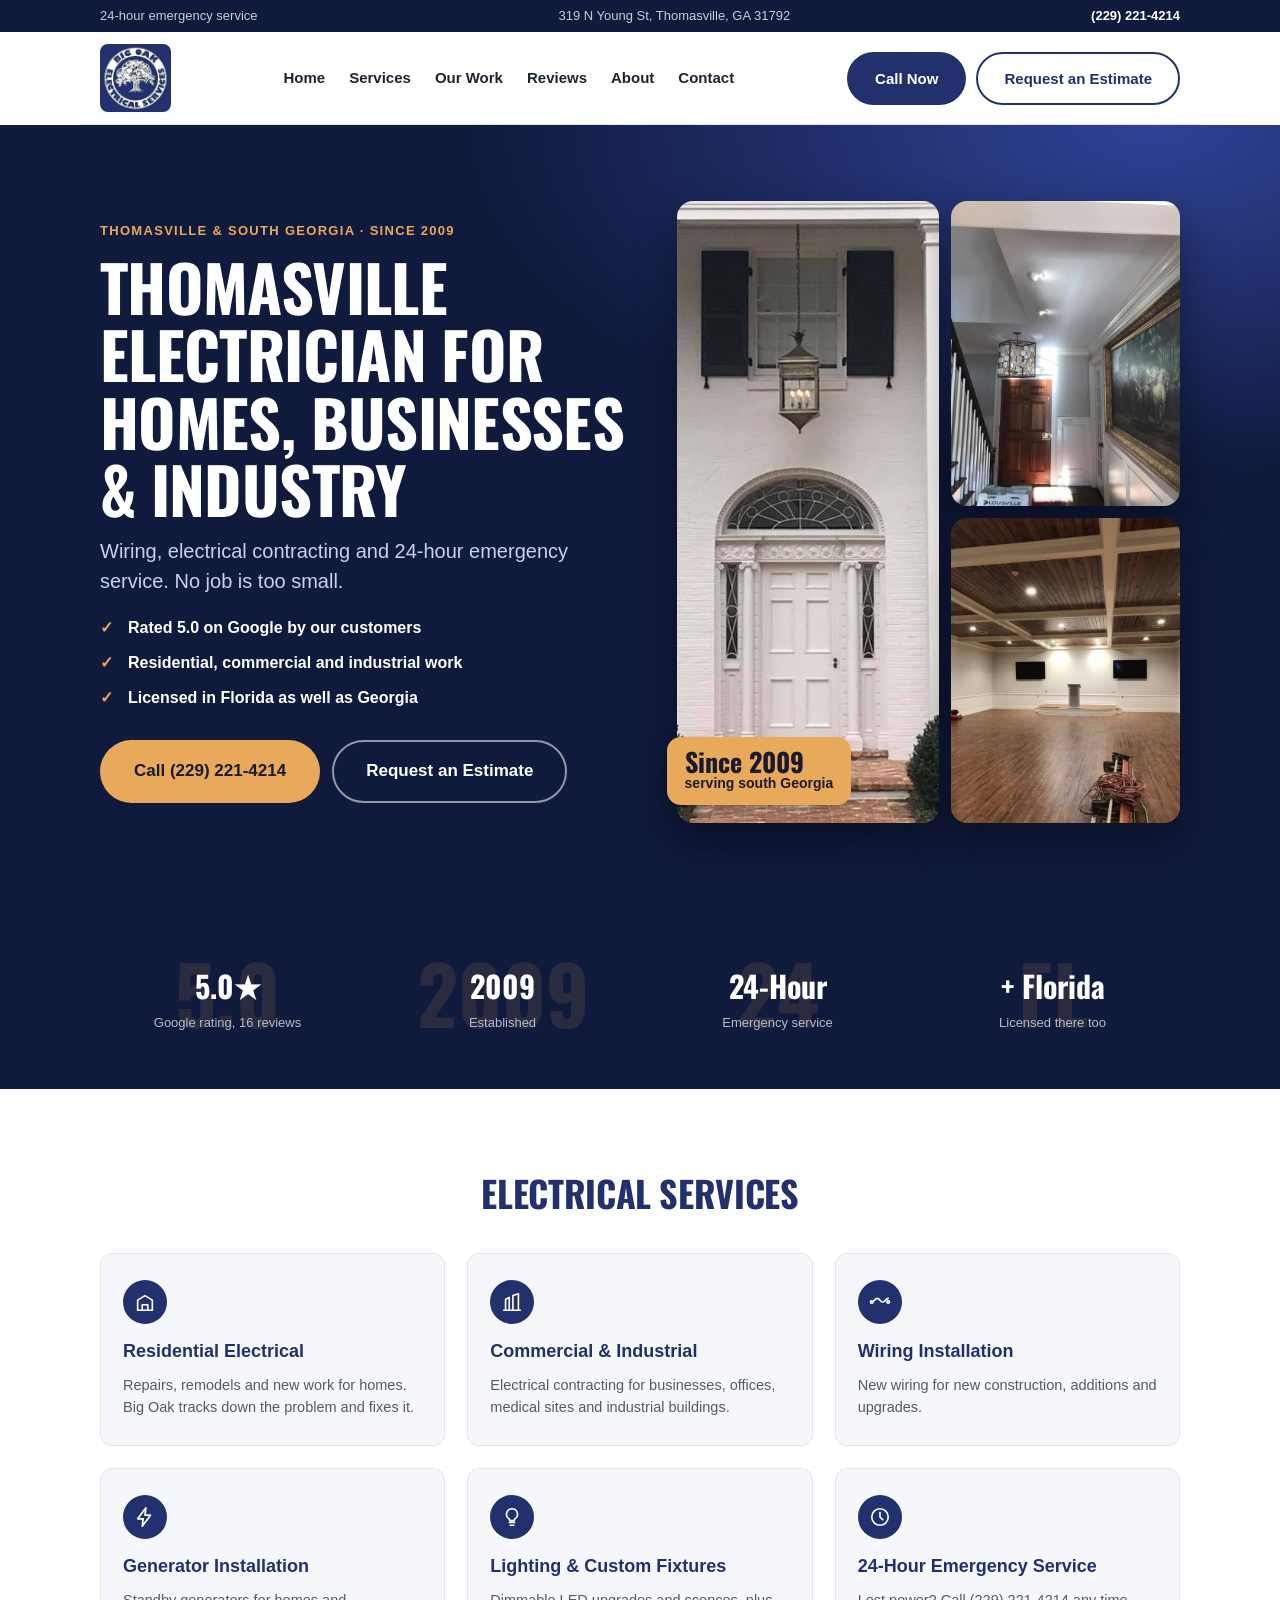
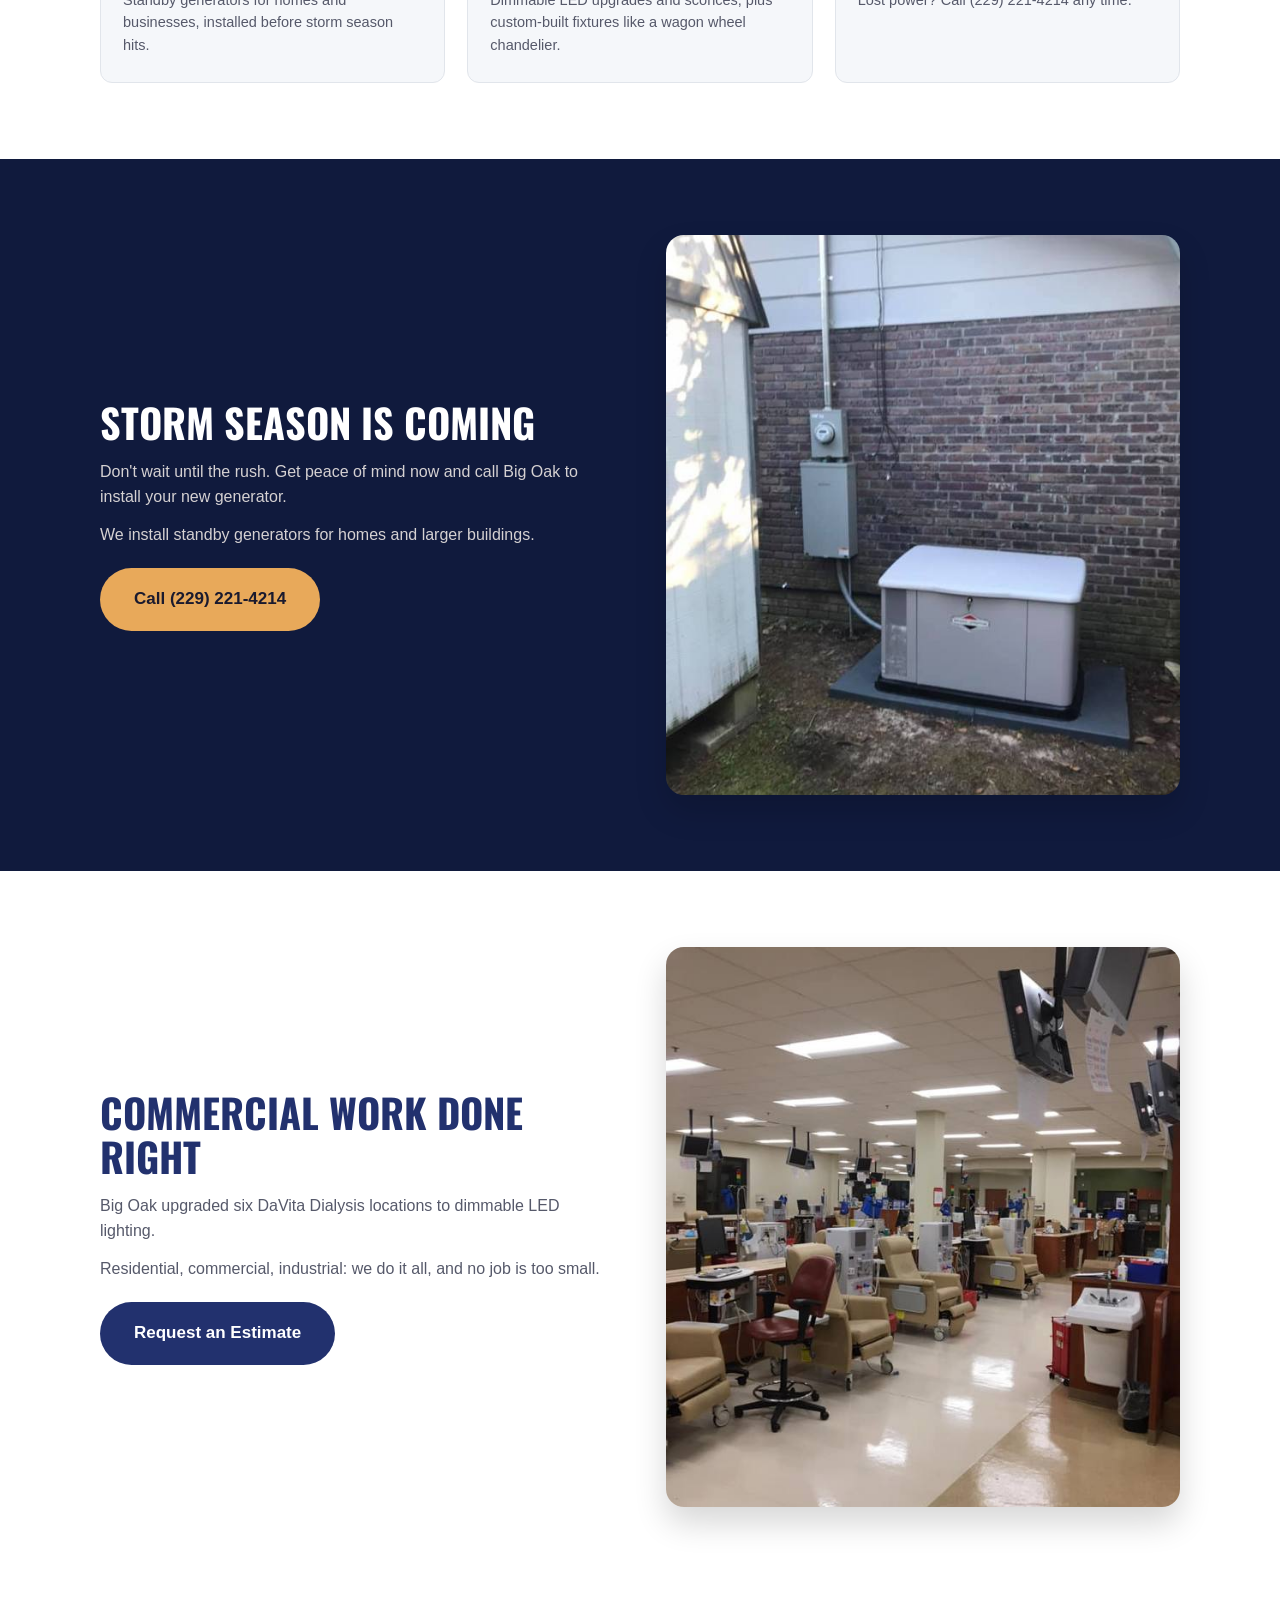
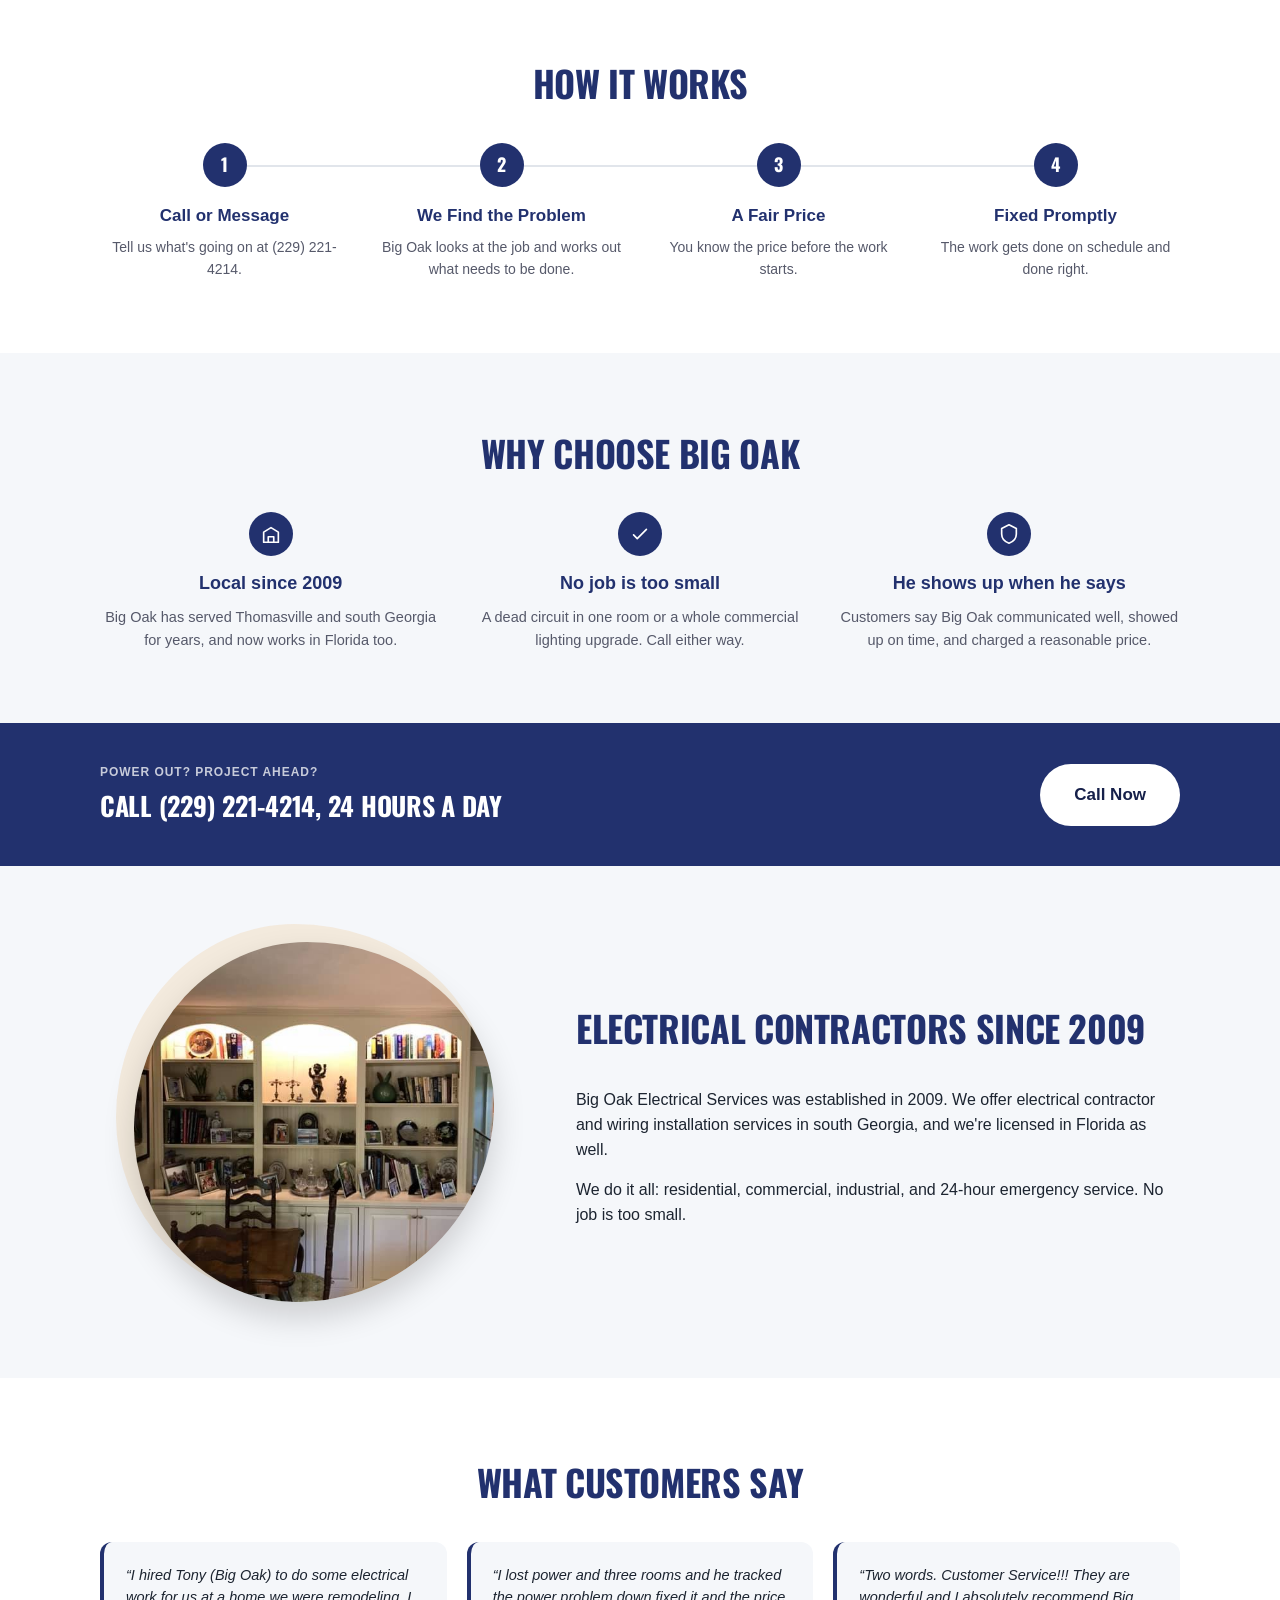
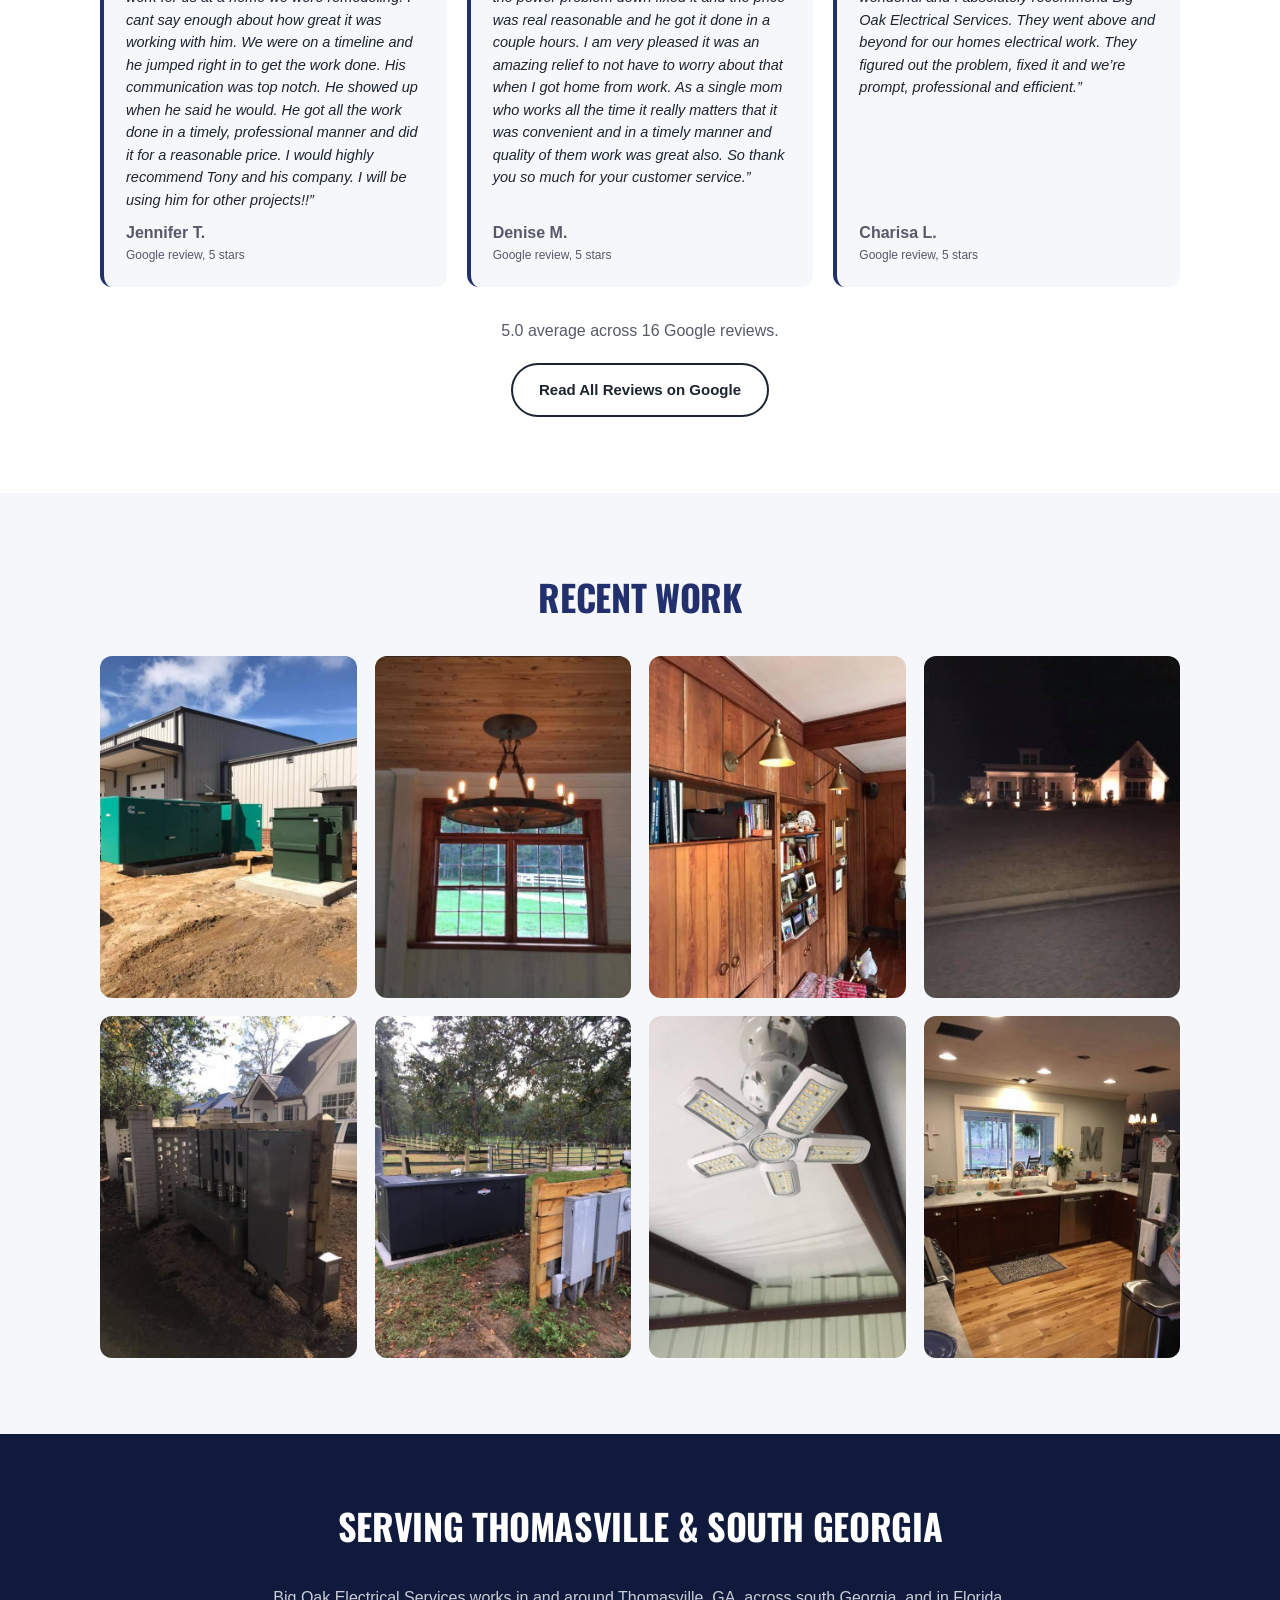
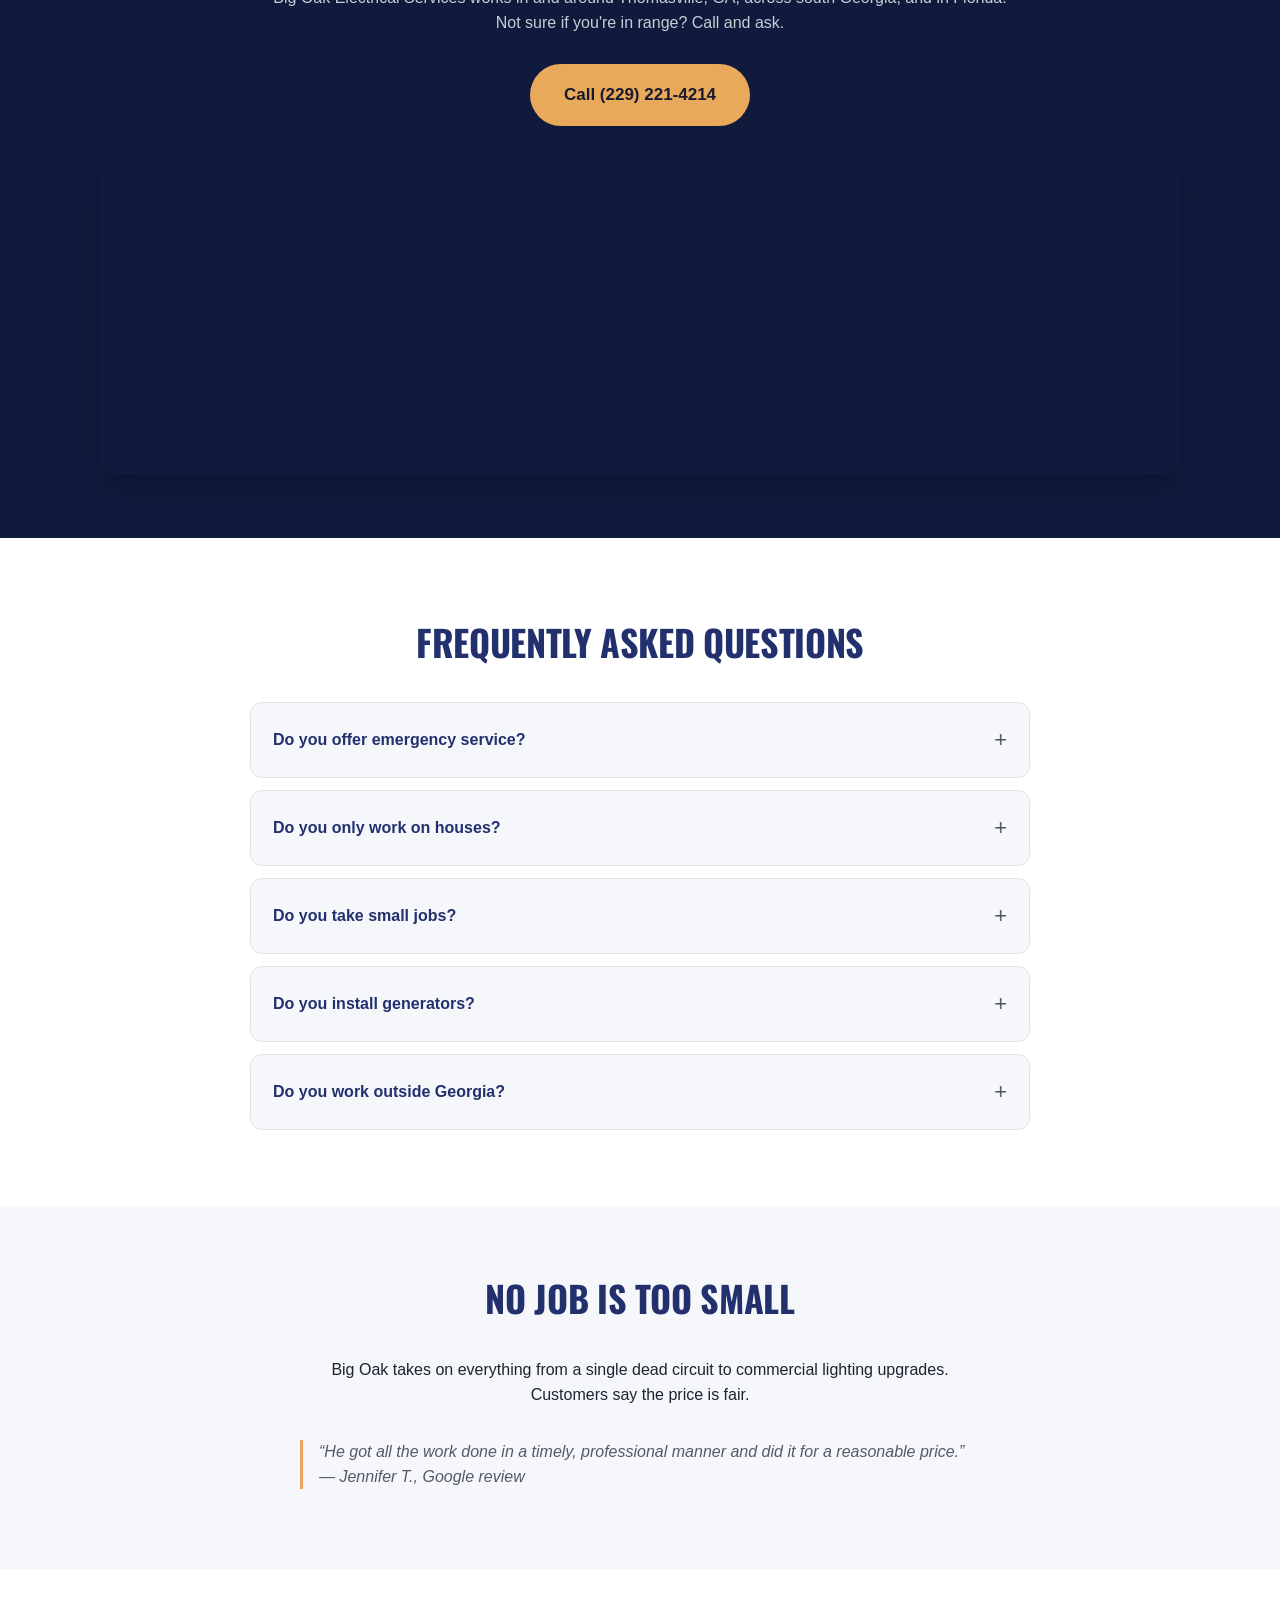
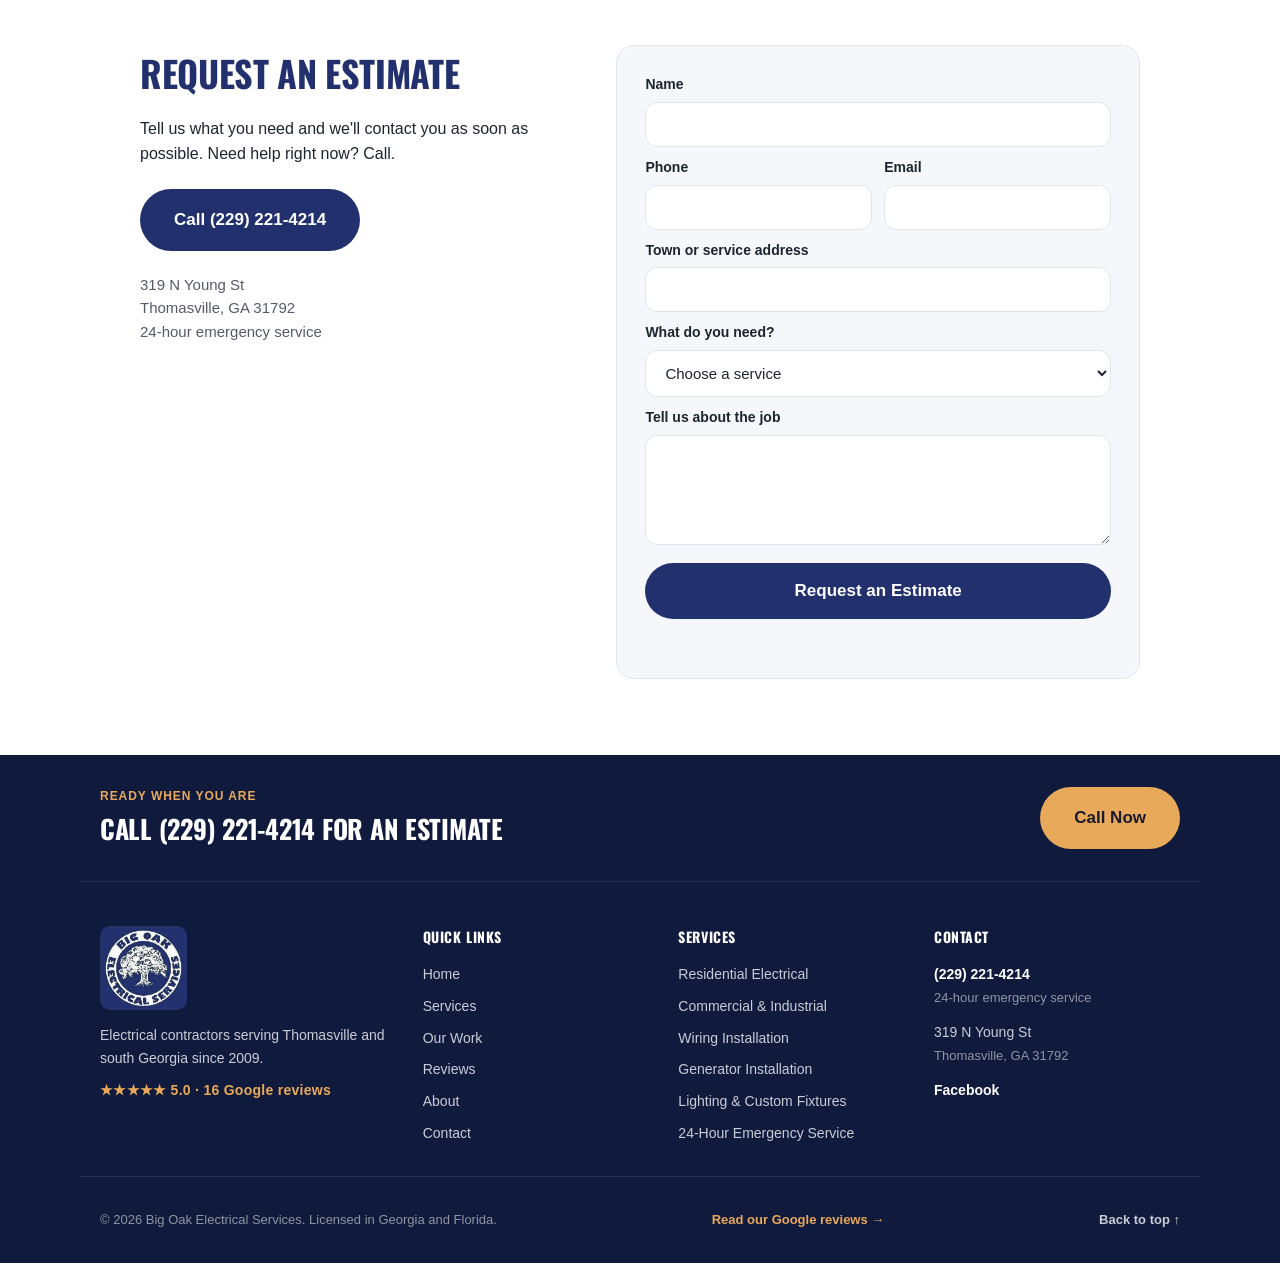
==== index.html @ b6e10ba8 "Free homepage rebuild for Big Oak Electrical Services (Thomasville, GA) Co-Authored-By: Claude Sonne" ====
<!DOCTYPE html>
<html lang="en">
<head>
<meta charset="UTF-8">
<meta name="viewport" content="width=device-width, initial-scale=1.0">
<title>Thomasville GA Electrician | Big Oak Electrical Services</title>
<meta name="description" content="Residential, commercial and industrial electrician in Thomasville, GA since 2009. Generators, lighting, wiring, 24-hour emergency service. Call (229) 221-4214.">
<meta name="robots" content="index, follow">
<meta name="theme-color" content="#22316e">
<meta property="og:type" content="website">
<meta property="og:site_name" content="Big Oak Electrical Services">
<meta property="og:title" content="Thomasville GA Electrician | Big Oak Electrical Services">
<meta property="og:description" content="Residential, commercial and industrial electrical work in Thomasville and south Georgia since 2009. 24-hour emergency service.">
<meta property="og:locale" content="en_US">
<meta name="twitter:card" content="summary_large_image">
<meta name="twitter:title" content="Thomasville GA Electrician | Big Oak Electrical Services">
<meta name="twitter:description" content="Wiring, generators, lighting and 24-hour emergency service in Thomasville, GA. Call (229) 221-4214.">
<!-- TODO before launch: add <link rel="canonical">, og:url, and og:image / twitter:image once the live domain and a hosted preview image exist. -->
<link rel="icon" href="data:image/svg+xml,%3Csvg xmlns='http://www.w3.org/2000/svg' viewBox='0 0 24 24'%3E%3Crect width='24' height='24' rx='5' fill='%2322316e'/%3E%3Cpath fill='%23fff' d='M13.5 3 6 13.5h5L10 21l8-11h-5.2z'/%3E%3C/svg%3E">
<link rel="preconnect" href="https://fonts.googleapis.com">
<link rel="preconnect" href="https://fonts.gstatic.com" crossorigin>
<link href="https://fonts.googleapis.com/css2?family=Oswald:wght@500;700&display=swap" rel="stylesheet">
<style>
/* ============ Design tokens ============
   Swap these per-business. Pull the primary/accent from the business's real
   logo/brand if they have one — sample the actual pixel colors (PIL/Pillow)
   rather than eyeballing a hex value, it's consistently more accurate.
   Otherwise this navy/amber pairing reads as "trades/trust" without looking
   like a template. Keep it to ONE dominant accent color doing all the
   CTA/heading work; a second brand color (if any) should stay a sparing
   accent (underlines, stat ghost numerals) rather than a second competing
   button color. Dark sections use a near-black ink rather than a second
   brand color — see "Modern visual design patterns" in references/patterns.md. */
:root {
  --color-primary: #22316e;      /* deep navy — the one accent */
  --color-primary-dark: #16204a;
  --color-ink: #101a3d;          /* near-black — full-bleed section bands */
  --color-accent: #e8a95a;       /* amber — sparing use only (underlines, ghost numerals) */
  --color-accent-dark: #b7762a;
  --color-text: #1c2430;
  --color-text-muted: #56596a;
  --color-bg: #ffffff;
  --color-bg-alt: #f5f7fa;
  --color-border: #e1e5eb;
  --font-body: -apple-system, BlinkMacSystemFont, "Segoe UI", Roboto, Helvetica, Arial, sans-serif;
  --font-heading: "Oswald", var(--font-body);
  --radius: 12px;
  --radius-pill: 999px;
  --shadow: 0 2px 10px rgba(0,0,0,.08);
  --shadow-lift: 0 16px 32px rgba(0,0,0,.16);
}

* { box-sizing: border-box; }
html { scroll-behavior: smooth; }
body {
  margin: 0;
  font-family: var(--font-body);
  color: var(--color-text);
  background: var(--color-bg);
  line-height: 1.55;
}
img { max-width: 100%; display: block; }
a { color: inherit; }
.wrap { max-width: 1120px; margin: 0 auto; padding: 0 20px; }

.skip-link {
  position: absolute; left: -999px; top: 0; background: #fff; color: #000;
  padding: 10px 16px; z-index: 100;
}
.skip-link:focus { left: 10px; top: 10px; }

/* Scroll-reveal: opacity + slight rise, disabled outright for reduced-motion.
   Motion is decoration only — never applied to phone numbers or CTAs. */
.reveal { opacity: 0; transform: translateY(16px); transition: opacity .5s ease, transform .5s ease; }
.reveal.is-visible { opacity: 1; transform: translateY(0); }
@media (prefers-reduced-motion: reduce) {
  .reveal { opacity: 1; transform: none; transition: none; }
}

/* ============ Buttons ============ */
.btn {
  display: inline-block;
  padding: 13px 26px;
  border-radius: var(--radius-pill);
  font-weight: 600;
  text-decoration: none;
  border: 2px solid transparent;
  cursor: pointer;
  font-size: 15px;
  transition: background .15s ease, color .15s ease, border-color .15s ease, transform .15s ease;
}
.btn-primary { background: var(--color-primary); color: #fff; }
.btn-primary:hover { background: var(--color-primary-dark); }
.btn-outline { background: transparent; border-color: currentColor; }
.btn-outline:hover { background: rgba(0,0,0,.05); }
.btn-lg { padding: 16px 32px; font-size: 17px; }

/* ============ Header ============ */
.topbar {
  background: var(--color-ink);
  color: #c9cdd6;
  font-size: 13px;
}
.topbar-inner {
  display: flex; flex-wrap: wrap; gap: 8px 20px;
  justify-content: space-between; align-items: center;
  padding: 6px 20px;
}
.topbar-phone { color: #fff; font-weight: 700; text-decoration: none; }
/* The topbar is sticky-header chrome that eats a disproportionate chunk of a
   phone viewport on every scroll position. The phone number is already a
   persistent nav button and a persistent bottom bar on mobile, so the topbar
   (hours + address) is redundant below this width — drop it to give content
   the room back. */
@media (max-width: 640px) {
  .topbar { display: none; }
}

.main-nav {
  display: flex; align-items: center; justify-content: space-between;
  gap: 16px; padding: 12px 20px;
  background: rgba(255,255,255,.9);
  backdrop-filter: saturate(180%) blur(8px);
  border-bottom: 1px solid var(--color-border);
  transition: padding .2s ease, box-shadow .2s ease;
}
.site-header.is-scrolled .main-nav { padding: 6px 20px; box-shadow: var(--shadow); }
.logo { display: flex; align-items: center; gap: 10px; text-decoration: none; }
.logo-badge {
  width: 60px; height: 60px; border-radius: 50%; overflow: hidden;
  position: relative; flex-shrink: 0; background: #fff;
  box-shadow: inset 0 0 0 1px var(--color-border);
  transition: width .2s ease, height .2s ease;
}
.site-header.is-scrolled .logo-badge { width: 46px; height: 46px; }
.logo-badge img { width: 100%; height: 100%; object-fit: cover; }
.logo-text {
  font-family: var(--font-heading); font-size: 22px; font-weight: 700;
  color: var(--color-primary); letter-spacing: -0.01em; text-transform: uppercase;
}
.nav-links { list-style: none; display: flex; gap: 24px; margin: 0; padding: 0; }
.nav-links a { text-decoration: none; font-weight: 600; font-size: 15px; color: var(--color-text); }
.nav-links a:hover { color: var(--color-primary); }
.nav-ctas { display: flex; gap: 10px; }
.nav-ctas .btn-outline { border-color: var(--color-primary); color: var(--color-primary); }
.site-header { position: sticky; top: 0; z-index: 50; }

/* Hamburger toggle — hidden on desktop, shown under the mobile breakpoint */
.menu-toggle {
  display: none; flex-direction: column; justify-content: center; align-items: center;
  gap: 5px; width: 40px; height: 40px; padding: 8px; margin: 0;
  background: transparent; border: none; cursor: pointer; flex-shrink: 0;
}
.menu-toggle span {
  display: block; width: 100%; height: 2px; background: var(--color-primary);
  border-radius: 2px; transition: transform .2s ease, opacity .2s ease;
}
.menu-toggle[aria-expanded="true"] span:nth-child(1) { transform: translateY(7px) rotate(45deg); }
.menu-toggle[aria-expanded="true"] span:nth-child(2) { opacity: 0; }
.menu-toggle[aria-expanded="true"] span:nth-child(3) { transform: translateY(-7px) rotate(-45deg); }

/* Mobile dropdown menu — holds the nav links AND the Call/Estimate buttons on
   mobile, since there's no room for them in the header bar itself. Anchored
   under the header as a floating panel so it overlays the page instead of
   pushing content down. */
.mobile-menu {
  display: none;
  position: absolute; top: 100%; left: 0; right: 0;
  background: #fff; border-bottom: 1px solid var(--color-border);
  box-shadow: var(--shadow-lift);
  padding: 8px 20px 24px;
}
.mobile-menu.is-open { display: block; }
.mobile-menu-links { list-style: none; margin: 0; padding: 0; display: grid; }
.mobile-menu-links a {
  display: block; padding: 14px 2px; font-weight: 600; font-size: 16px;
  text-decoration: none; color: var(--color-text); border-bottom: 1px solid var(--color-border);
}
.mobile-menu-ctas { display: grid; gap: 10px; margin-top: 16px; }
.mobile-menu-ctas .btn { text-align: center; width: 100%; }
.mobile-menu-ctas .btn-outline { border-color: var(--color-primary); color: var(--color-primary); }

@media (max-width: 860px) {
  .nav-links { display: none; }  /* desktop inline nav — replaced by the mobile menu below */
  .nav-ctas { display: none; }   /* header buttons — moved into the mobile menu, not the header bar */
  .menu-toggle { display: flex; }
  .main-nav { position: relative; flex-wrap: nowrap; }
}
@media (min-width: 861px) {
  .mobile-menu { display: none !important; }
}

/* ============ Hero (dark band, framed photo; source photos are low-res so no full-bleed) ============ */
.hero { background: radial-gradient(1100px 520px at 85% 0%, #1d4a96 0%, var(--color-ink) 62%); padding: 76px 0 84px; overflow: hidden; position: relative; }
.hero-inner { display: grid; grid-template-columns: 1.1fr 1fr; gap: 48px; align-items: center; }
.hero-label {
  position: absolute; left: 14px; top: 50%; writing-mode: vertical-rl; transform: rotate(180deg) translateY(50%);
  font-size: 11px; letter-spacing: .3em; text-transform: uppercase; color: rgba(255,255,255,.45); font-weight: 700;
}
.eyebrow { text-transform: uppercase; letter-spacing: .1em; font-size: 13px; font-weight: 700; color: var(--color-accent); margin: 0 0 12px; }
.hero h1 {
  font-family: var(--font-heading); font-size: clamp(36px, 5.6vw, 64px);
  line-height: 1.05; margin: 0 0 20px; color: #fff; text-transform: uppercase; letter-spacing: -0.01em;
}
.hero h1 .h1-sub { display: block; font-family: var(--font-body); font-size: clamp(16px, 1.7vw, 20px); text-transform: none; letter-spacing: 0; color: #c8d3e8; font-weight: 500; margin-top: 14px; line-height: 1.5; max-width: 34em; }
.trust-bullets { list-style: none; margin: 0 0 30px; padding: 0; display: grid; gap: 10px; color: #fff; }
.trust-bullets li { font-weight: 600; padding-left: 28px; position: relative; }
.trust-bullets li::before { content: "\2713"; position: absolute; left: 0; color: var(--color-accent); font-weight: 800; }
.hero-ctas { display: flex; gap: 12px; flex-wrap: wrap; }
.hero .btn-outline { color: #fff; border-color: rgba(255,255,255,.55); }
.hero .btn-outline:hover { background: rgba(255,255,255,.1); }
.btn-accent { background: var(--color-accent); color: #10203f; }
.btn-accent:hover { background: #ffc44f; }

.hero-media { position: relative; }
.hero-media::before {
  content: ""; position: absolute; inset: 18px -16px -16px 18px; border-radius: 22px;
  border: 2px solid var(--color-accent); opacity: .55;
}
.hero-media img.stock-photo { position: relative; width: 100%; aspect-ratio: 4 / 3; object-fit: cover; border-radius: 18px; box-shadow: 0 24px 50px rgba(0,0,0,.45); }
.hero-badge {
  position: absolute; z-index: 2; left: -14px; bottom: 22px; background: var(--color-accent); color: #10203f;
  padding: 12px 18px; border-radius: 14px; font-weight: 800; font-size: 14px; line-height: 1.25; box-shadow: var(--shadow-lift);
}
.hero-badge span { display: block; font-family: var(--font-heading); font-size: 26px; line-height: 1; }
@media (max-width: 860px) {
  .hero { padding: 52px 0 64px; }
  .hero-inner { grid-template-columns: 1fr; }
  .hero-label { display: none; }
  .hero-media { margin: 0 12px 0 0; }
  .hero-badge { left: 10px; }
}

.photo-placeholder {
  background: repeating-linear-gradient(45deg, #dde3ec, #dde3ec 12px, #eef1f6 12px, #eef1f6 24px);
  border: 2px dashed #b7c0cf; border-radius: var(--radius); min-height: 280px;
  display: flex; align-items: center; justify-content: center; color: #5b6472; font-weight: 700; text-align: center; padding: 20px;
}

/* ============ Trust stats bar (ghost-numeral treatment) ============
   data-ghost repeats the stat value as a huge, low-opacity watermark behind
   it — the single highest-payoff visual device found in the modern-design
   research. font-size uses clamp(), not a fixed px — a fixed size overflows
   into the neighboring column on narrow phones. */
.stats-bar { background: var(--color-ink); color: #fff; padding: 44px 0; }
.stats-grid {
  display: grid; grid-template-columns: repeat(4, 1fr); gap: 20px; text-align: center;
}
.stat { position: relative; padding: 12px 8px; overflow: hidden; }
.stat::before {
  content: attr(data-ghost);
  position: absolute; top: 50%; left: 50%; transform: translate(-50%, -55%);
  font-family: var(--font-heading); font-size: clamp(36px, 12vw, 80px); font-weight: 700;
  color: var(--color-accent); opacity: .12; white-space: nowrap; z-index: 0;
  pointer-events: none;
}
.stat-value { position: relative; z-index: 1; display: block; font-family: var(--font-heading); font-size: 30px; font-weight: 700; }
.stat-label { position: relative; z-index: 1; display: block; font-size: 13px; color: #b7bcc6; margin-top: 4px; }
@media (max-width: 700px) { .stats-grid { grid-template-columns: repeat(2, 1fr); } }

/* ============ Services ============ */
.services { padding: 76px 0; }
.services h2, .about h2, .testimonials h2, .service-area h2, .guarantee h2, .contact h2,
.process h2, .why-us h2, .gallery h2, .faq h2 {
  font-family: var(--font-heading); text-transform: uppercase; letter-spacing: -0.01em;
  font-size: clamp(26px, 3.4vw, 36px); color: var(--color-primary); margin: 0 0 32px; text-align: center;
}
.service-area h2 { color: #fff; }
.services-grid { display: grid; grid-template-columns: repeat(3, 1fr); gap: 22px; }
.service-card {
  background: var(--color-bg-alt); border-radius: var(--radius); padding: 26px 22px;
  border: 1px solid var(--color-border);
  transition: transform .2s ease, box-shadow .2s ease, border-color .2s ease;
}
.service-card:hover { transform: translateY(-6px); box-shadow: var(--shadow-lift); border-color: transparent; }
.service-icon {
  width: 44px; height: 44px; border-radius: 50%; background: var(--color-primary);
  display: flex; align-items: center; justify-content: center; margin-bottom: 14px;
}
.service-icon svg { width: 22px; height: 22px; stroke: #fff; fill: none; }
.service-card h3 { margin: 0 0 8px; color: var(--color-primary); font-size: 18px; }
.service-card p { margin: 0; color: var(--color-text-muted); font-size: 14.5px; }
@media (max-width: 860px) { .services-grid { grid-template-columns: repeat(2, 1fr); } }
@media (max-width: 560px) { .services-grid { grid-template-columns: 1fr; } }

/* ============ How It Works (process steps) ============ */
.process { padding: 72px 0; background: var(--color-bg); }
.process-grid { display: grid; grid-template-columns: repeat(4, 1fr); gap: 28px; position: relative; }
.process-grid::before {
  content: ""; position: absolute; top: 22px; left: 12.5%; right: 12.5%; height: 2px;
  background: var(--color-border); z-index: 0;
}
.process-step { position: relative; z-index: 1; text-align: center; }
.process-num {
  display: flex; align-items: center; justify-content: center; margin: 0 auto 16px;
  width: 44px; height: 44px; border-radius: 50%; background: var(--color-primary);
  color: #fff; font-family: var(--font-heading); font-weight: 700; font-size: 18px;
}
.process-step h3 { margin: 0 0 8px; color: var(--color-primary); font-size: 17px; }
.process-step p { margin: 0; color: var(--color-text-muted); font-size: 14px; }
@media (max-width: 860px) {
  .process-grid { grid-template-columns: 1fr 1fr; gap: 32px 20px; }
  .process-grid::before { display: none; }
}
@media (max-width: 480px) { .process-grid { grid-template-columns: 1fr; } }

/* ============ Why Choose Us ============ */
.why-us { padding: 72px 0; background: var(--color-bg-alt); }
.why-us-grid { display: grid; grid-template-columns: repeat(3, 1fr); gap: 28px; }
.why-us-item { text-align: center; }
.why-us-item .service-icon { margin: 0 auto 14px; }
.why-us-item h3 { margin: 0 0 8px; color: var(--color-primary); font-size: 18px; }
.why-us-item p { margin: 0; color: var(--color-text-muted); font-size: 14.5px; }
@media (max-width: 700px) { .why-us-grid { grid-template-columns: 1fr; gap: 32px; } }

/* ============ Mid-page CTA banner ============ */
.cta-banner { background: var(--color-primary); padding: 40px 0; }
.cta-banner-inner {
  display: flex; align-items: center; justify-content: space-between; gap: 20px; flex-wrap: wrap;
}
.cta-banner-eyebrow {
  margin: 0 0 4px; text-transform: uppercase; letter-spacing: .08em; font-size: 12px;
  font-weight: 700; color: rgba(255,255,255,.75);
}
.cta-banner h3 {
  margin: 0; font-family: var(--font-heading); text-transform: uppercase;
  font-size: clamp(19px, 2.4vw, 26px); color: #fff; letter-spacing: -0.01em;
}
.cta-banner .btn-primary { background: #fff; color: var(--color-primary); }
.cta-banner .btn-primary:hover { background: var(--color-bg-alt); }
@media (max-width: 560px) { .cta-banner-inner { flex-direction: column; text-align: center; } }

/* ============ About (blob-crop photo) ============
   A shaped (circle/blob) crop is the best fix for a stock or otherwise
   imperfect photo looking like an obvious placeholder rather than a
   deliberate design choice. */
.about { background: var(--color-bg-alt); padding: 76px 0; }
.about-inner { display: grid; grid-template-columns: .85fr 1.2fr; gap: 48px; align-items: center; }
.about-copy h2 { text-align: left; }
.about-media { position: relative; aspect-ratio: 1 / 1; max-width: 360px; margin: 0 auto; }
.about-media::before {
  content: ""; position: absolute; inset: -18px 6px 6px -18px;
  background: var(--color-accent); opacity: .18; border-radius: 48% 52% 55% 45% / 52% 45% 55% 48%;
  z-index: 0;
}
.about-media img.stock-photo {
  position: relative; z-index: 1; width: 100%; height: 100%; object-fit: cover;
  border-radius: 48% 52% 55% 45% / 52% 45% 55% 48%;
  box-shadow: var(--shadow-lift);
}
@media (max-width: 860px) { .about-inner { grid-template-columns: 1fr; } }

/* ============ Testimonials ============ */
.testimonials { padding: 76px 0; text-align: center; background: var(--color-bg); }
.testimonial-grid { display: grid; grid-template-columns: repeat(3, 1fr); gap: 20px; margin-bottom: 32px; text-align: left; }
.testimonial {
  margin: 0; background: var(--color-bg-alt); border-left: 4px solid var(--color-primary);
  padding: 22px; border-radius: var(--radius); display: flex; flex-direction: column;
  transition: transform .2s ease, box-shadow .2s ease;
}
.testimonial:hover { transform: translateY(-6px); box-shadow: var(--shadow-lift); }
.testimonial p { margin: 0 0 10px; font-style: italic; font-size: 14.5px; }
.testimonial cite { font-weight: 700; font-style: normal; color: var(--color-text-muted); margin-top: auto; }
@media (max-width: 900px) { .testimonial-grid { grid-template-columns: 1fr 1fr; } }
@media (max-width: 620px) { .testimonial-grid { grid-template-columns: 1fr; } }

/* ============ Recent Work gallery ============ */
.gallery { padding: 76px 0; background: var(--color-bg-alt); }
.gallery-grid { display: grid; grid-template-columns: repeat(4, 1fr); gap: 18px; }
.gallery-item { min-height: 0; aspect-ratio: 1 / 1; padding: 12px; font-size: 13px; }
.gallery-item.photo-placeholder { border-radius: var(--radius); }
img.stock-photo.gallery-photo {
  width: 100%; aspect-ratio: 1 / 1; object-fit: cover; border-radius: var(--radius);
  transition: transform .3s ease, box-shadow .3s ease;
}
img.stock-photo.gallery-photo:hover { transform: translateY(-4px); box-shadow: var(--shadow-lift); }
@media (max-width: 860px) { .gallery-grid { grid-template-columns: repeat(2, 1fr); } }

/* ============ Service area (dark ink band) ============ */
.service-area { background: var(--color-ink); color: #fff; padding: 64px 0; text-align: center; }
.service-area-list { color: #c9cdd6; max-width: 760px; margin: 0 auto 28px; }
.map-embed { border-radius: var(--radius); overflow: hidden; box-shadow: var(--shadow-lift); }
.map-embed iframe { width: 100%; height: 320px; border: 0; display: block; filter: grayscale(.15); }

/* ============ FAQ (native details/summary accordion, zero JS) ============ */
.faq { padding: 76px 0; background: var(--color-bg); }
.faq-list { max-width: 780px; margin: 0 auto; display: grid; gap: 12px; }
.faq-item {
  background: var(--color-bg-alt); border: 1px solid var(--color-border); border-radius: var(--radius);
  padding: 4px 22px;
}
.faq-item summary {
  padding: 16px 0; font-weight: 700; color: var(--color-primary); cursor: pointer;
  list-style: none; display: flex; align-items: center; justify-content: space-between; gap: 16px;
}
.faq-item summary::-webkit-details-marker { display: none; }
.faq-item summary::after {
  content: "+"; font-size: 22px; font-weight: 400; color: var(--color-text-muted);
  flex-shrink: 0; transition: transform .2s ease;
}
.faq-item[open] summary::after { transform: rotate(45deg); }
.faq-item p { margin: 0 0 18px; color: var(--color-text-muted); font-size: 14.5px; }

/* ============ Guarantee ============ */
.guarantee { padding: 64px 0; text-align: center; background: var(--color-bg-alt); }
.guarantee-inner { max-width: 720px; margin: 0 auto; }
.guarantee blockquote { margin: 16px 0; font-style: italic; color: var(--color-text-muted); border-left: 3px solid var(--color-accent); padding-left: 16px; text-align: left; display: inline-block; }

/* ============ Contact ============ */
.contact { background: var(--color-bg); padding: 76px 0; text-align: center; }
.contact-inner { max-width: 520px; margin: 0 auto; }
.contact-form { display: grid; gap: 12px; margin-top: 20px; text-align: left; }
.contact-form input, .contact-form textarea {
  padding: 13px 15px; border: 1px solid var(--color-border); border-radius: var(--radius);
  font-family: inherit; font-size: 15px;
}
.contact-form textarea { min-height: 100px; resize: vertical; }

/* ============ Footer ============
   Not a bare 3-line block: a CTA band, a 4-column grid, a bottom bar. */
.site-footer { background: var(--color-ink); color: #c9cdd6; font-size: 14px; }

.footer-cta {
  display: flex; align-items: center; justify-content: space-between; gap: 20px;
  flex-wrap: wrap; padding-top: 32px; padding-bottom: 32px;
  border-bottom: 1px solid rgba(255,255,255,.1);
}
.footer-cta-eyebrow {
  margin: 0 0 4px; text-transform: uppercase; letter-spacing: .08em; font-size: 12px;
  font-weight: 700; color: var(--color-accent);
}
.footer-cta h3 {
  margin: 0; font-family: var(--font-heading); text-transform: uppercase;
  font-size: clamp(19px, 2.4vw, 26px); color: #fff; letter-spacing: -0.01em;
}

.footer-grid {
  display: grid; grid-template-columns: 1.3fr 1fr 1fr 1.1fr; gap: 32px;
  padding-top: 44px; padding-bottom: 32px;
}
.footer-col h4 {
  margin: 0 0 16px; color: #fff; font-family: var(--font-heading);
  text-transform: uppercase; font-size: 14px; letter-spacing: .04em;
}
.footer-brand .footer-logo { display: flex; align-items: center; gap: 10px; margin-bottom: 14px; }
.footer-brand .footer-logo .logo-badge { width: 52px; height: 52px; }
.footer-brand .footer-logo span.logo-text { font-size: 18px; color: #fff; }
.footer-brand p { margin: 0 0 10px; line-height: 1.6; }
.footer-rating { color: var(--color-accent); font-weight: 700; letter-spacing: .02em; }
.footer-col ul { list-style: none; margin: 0; padding: 0; display: grid; gap: 10px; }
.footer-col ul a { color: #c9cdd6; text-decoration: none; }
.footer-col ul a:hover { color: #fff; }
.footer-col .contact-line { margin: 0 0 14px; }
.footer-col .contact-line a { color: #fff; text-decoration: none; font-weight: 700; }
.footer-col .contact-line .muted { display: block; color: #8f95a1; font-size: 13px; margin-top: 2px; }

.footer-bottom {
  display: flex; align-items: center; justify-content: space-between; gap: 16px;
  flex-wrap: wrap; padding-top: 20px; padding-bottom: 20px;
  border-top: 1px solid rgba(255,255,255,.1);
  font-size: 13px; color: #8f95a1;
}
.back-to-top {
  color: #c9cdd6; text-decoration: none; font-weight: 600; font-size: 13px;
  background: none; border: none; cursor: pointer; padding: 0;
}
.back-to-top:hover { color: #fff; }

@media (max-width: 860px) {
  .footer-grid { grid-template-columns: 1fr 1fr; }
  .footer-brand { grid-column: 1 / -1; }
}
@media (max-width: 560px) {
  .footer-grid { grid-template-columns: 1fr; text-align: center; }
  .footer-brand .footer-logo { justify-content: center; }
  .footer-cta { flex-direction: column; text-align: center; }
  .footer-bottom { flex-direction: column; text-align: center; }
}

/* ============ Sticky mobile CTA ============ */
.sticky-cta {
  display: none;
  position: fixed; bottom: 0; left: 0; right: 0; z-index: 60;
  background: var(--color-primary); color: #fff; text-align: center;
  padding: 14px; font-weight: 800; text-decoration: none; font-size: 16px;
}
@media (max-width: 860px) { .sticky-cta { display: block; } body { padding-bottom: 54px; } }

/* ============ Additions for Blue Star ============ */
.logo-star { width: 46px; height: 46px; border-radius: 50%; background: var(--color-primary); display: flex; align-items: center; justify-content: center; flex-shrink: 0; }
.logo-star svg { width: 26px; height: 26px; fill: var(--color-accent); }
.logo-text { line-height: 1.05; }
.logo-text small { display: block; font-family: var(--font-body); font-size: 10px; letter-spacing: .18em; font-weight: 700; color: var(--color-text-muted); }
.site-footer .logo-text small { color: #8f95a1; }

.services-more { text-align: center; color: var(--color-text-muted); margin: 28px auto 0; max-width: 760px; }
.emergency { margin: 22px auto 0; max-width: 760px; background: #fff7e3; border: 1px solid #f0d58f; border-radius: var(--radius); padding: 14px 18px; text-align: center; font-weight: 600; }
.emergency a { color: var(--color-primary); font-weight: 800; }

.technique { background: var(--color-ink); color: #fff; padding: 76px 0; }
.technique-inner { display: grid; grid-template-columns: 1fr 1.2fr; gap: 48px; align-items: start; }
.technique h2 { font-family: var(--font-heading); text-transform: uppercase; font-size: clamp(28px, 3.8vw, 42px); line-height: 1.1; margin: 0 0 16px; color: #fff; }
.technique h2 em { font-style: normal; color: var(--color-accent); }
.technique p { color: #c8d3e8; margin: 0; }
.technique-list { list-style: none; margin: 0; padding: 0; display: grid; gap: 14px; }
.technique-list li { background: rgba(255,255,255,.06); border: 1px solid rgba(255,255,255,.1); border-radius: var(--radius); padding: 16px 18px 16px 52px; position: relative; color: #e6ecf7; font-size: 15px; }
.technique-list li::before { content: "\2713"; position: absolute; left: 18px; top: 15px; color: var(--color-accent); font-weight: 800; }
.technique-list strong { color: #fff; }
@media (max-width: 860px) { .technique-inner { grid-template-columns: 1fr; gap: 28px; } }

.about-media img.stock-photo { object-position: center 20%; }

.gallery-grid.g3 { grid-template-columns: repeat(3, 1fr); }
.gallery-btn { padding: 0; border: 0; background: none; cursor: pointer; border-radius: var(--radius); display: block; }
.gallery-btn img { width: 100%; aspect-ratio: 4 / 3; object-fit: cover; border-radius: var(--radius); transition: transform .3s ease, box-shadow .3s ease; }
.gallery-btn:hover img { transform: translateY(-4px); box-shadow: var(--shadow-lift); }
@media (max-width: 860px) { .gallery-grid.g3 { grid-template-columns: repeat(2, 1fr); } }

.lightbox { position: fixed; inset: 0; z-index: 200; background: rgba(6,12,25,.92); display: none; align-items: center; justify-content: center; padding: 20px; }
.lightbox.is-open { display: flex; }
.lightbox figure { margin: 0; text-align: center; max-width: 100%; }
.lightbox img { max-width: min(92vw, 720px); max-height: 70vh; width: auto; margin: 0 auto; border-radius: 10px; background: #fff; }
.lightbox figcaption { color: #e6ecf7; margin: 14px auto 0; font-size: 15px; max-width: 640px; }
.lightbox-count { color: #9aa6bd; font-size: 13px; margin-top: 6px; }
.lb-btn { position: absolute; background: rgba(255,255,255,.14); color: #fff; border: 0; width: 46px; height: 46px; border-radius: 50%; font-size: 24px; cursor: pointer; }
.lb-btn:hover { background: rgba(255,255,255,.28); }
.lb-close { top: 16px; right: 16px; }
.lb-prev { left: 16px; top: 50%; }
.lb-next { right: 16px; top: 50%; }

.testimonial cite span { display: block; font-weight: 500; font-size: 12px; }
.testimonial-grid.two { grid-template-columns: repeat(3, 1fr); }

.contact-form label { font-weight: 600; font-size: 14px; margin-bottom: -6px; }
.form-note { margin: 4px 0 0; font-size: 14px; color: var(--color-primary); font-weight: 600; min-height: 1.2em; }

a:focus-visible, button:focus-visible, summary:focus-visible, input:focus-visible, textarea:focus-visible { outline: 3px solid var(--color-primary); outline-offset: 2px; }
.hero a:focus-visible, .technique a:focus-visible, .site-footer a:focus-visible, .lightbox button:focus-visible, .stats-bar a:focus-visible, .cta-banner a:focus-visible { outline-color: var(--color-accent); }

#main, #services, #about, #reviews, #service-area, #contact { scroll-margin-top: 112px; }
@media (max-width: 640px) { #main, #services, #about, #reviews, #service-area, #contact { scroll-margin-top: 78px; } }

/* ============ Georgia Residential Electric overrides ============ */
.hero {
  background: none;
  padding: 120px 0 110px; min-height: 620px; display: flex; align-items: center;
}
.hero-inner { grid-template-columns: minmax(0, 700px); width: 100%; }
.btn-accent { background: var(--color-primary); color: #fff; }
.btn-accent:hover { background: var(--color-primary-dark); }
.hero .btn-outline { color: #fff; }
.logo img { height: 58px; width: auto; display: block; transition: height .2s ease; }
.site-header.is-scrolled .logo img { height: 46px; }
.footer-logo img { height: 64px; width: auto; }
.emergency { background: #fbf3e6; border-color: #ecd2a8; }
.service-area h2 { color: #fff; }
.cta-banner .btn-primary { color: var(--color-primary-dark); }

.feature { padding: 76px 0; }
.feature.dark { background: var(--color-ink); color: #fff; }
.feature-inner { display: grid; grid-template-columns: 1fr 1fr; gap: 52px; align-items: center; }
.feature.flip .feature-media { order: 2; }
.feature h2 { font-family: var(--font-heading); text-transform: uppercase; font-size: clamp(26px, 3.6vw, 40px); line-height: 1.1; margin: 0 0 16px; color: var(--color-primary); }
.feature.dark h2 { color: #fff; }
.feature p { margin: 0 0 14px; color: var(--color-text-muted); }
.feature.dark p { color: #d5d1d2; }
.feature-media img.photo { width: 100%; height: auto; border-radius: 18px; box-shadow: var(--shadow-lift); aspect-ratio: 4 / 3; object-fit: cover; }
.feature-logo { background: #fff; border-radius: 12px; padding: 14px 20px; display: inline-block; margin-bottom: 18px; }
.feature-logo img { height: 44px; width: auto; }
.feature .btn { margin-top: 6px; }
@media (max-width: 860px) { .feature-inner { grid-template-columns: 1fr; gap: 28px; } .feature.flip .feature-media { order: 0; } }

.gallery-grid.g3 { grid-template-columns: repeat(3, 1fr); }
.gallery-btn img { aspect-ratio: 1 / 1; height: auto; }
@media (max-width: 560px) { .gallery-grid.g3 { grid-template-columns: 1fr 1fr; } }

.contact-actions { display: flex; gap: 12px; justify-content: center; flex-wrap: wrap; margin-top: 22px; }
.contact-lines { margin: 22px 0 0; color: var(--color-text-muted); font-size: 15px; }
.contact-lines a { color: var(--color-primary-dark); font-weight: 700; }
.contact-inner { max-width: 640px; }
.more-services { margin: 26px auto 0; max-width: 820px; text-align: center; color: var(--color-text-muted); font-size: 14.5px; }
.footer-rating a, .google-reviews-link { color: var(--color-accent); font-weight: 700; text-decoration: none; }
.footer-rating a:hover, .google-reviews-link:hover { text-decoration: underline; }
.footer-logo img { height: 72px; }

/* Contact: info + estimate form */
.contact-wrap { display: grid; grid-template-columns: .9fr 1.1fr; gap: 48px; align-items: start; text-align: left; max-width: 1040px; }
.contact-info h2 { text-align: left; margin-bottom: 16px; }
.contact-info .contact-actions { justify-content: flex-start; }
.contact-form { margin-top: 0; background: var(--color-bg-alt); border: 1px solid var(--color-border); border-radius: 18px; padding: 28px; gap: 10px; }
.contact-form input, .contact-form textarea, .contact-form select { width: 100%; padding: 13px 15px; border: 1px solid var(--color-border); border-radius: var(--radius); font-family: inherit; font-size: 15px; background: #fff; color: var(--color-text); }
.contact-form textarea { min-height: 110px; }
.contact-form label { margin-bottom: -4px; }
.contact-form .btn { margin-top: 8px; }
.form-row { display: grid; grid-template-columns: 1fr 1fr; gap: 12px; }
.form-row > div { display: grid; gap: 10px; }
.form-note { color: var(--color-primary-dark); }
@media (max-width: 860px) { .contact-wrap { grid-template-columns: 1fr; gap: 28px; } }
@media (max-width: 480px) { .form-row { grid-template-columns: 1fr; } .contact-form { padding: 20px; } }

/* ============ Big Oak overrides: split hero with photo triptych ============ */
.hero {
  background: radial-gradient(1100px 560px at 90% 0%, #2f4396 0%, var(--color-ink) 62%);
  padding: 76px 0 84px; min-height: 0; display: block;
}
.hero-inner { grid-template-columns: 1.05fr 1fr; gap: 48px; width: auto; }
.btn-accent { background: var(--color-accent); color: #1a1a2e; }
.btn-accent:hover { background: #f3bd7c; }
.hero .btn-outline { color: #fff; }
.logo img { height: 68px; width: auto; border-radius: 8px; }
.site-header.is-scrolled .logo img { height: 52px; }
.footer-logo img { height: 84px; border-radius: 10px; }
.triptych { display: grid; grid-template-columns: 1.15fr 1fr; grid-template-rows: 1fr 1fr; gap: 12px; aspect-ratio: 5 / 5.2; }
.triptych img { width: 100%; height: 100%; object-fit: cover; border-radius: 16px; box-shadow: 0 20px 44px rgba(0,0,0,.4); }
.triptych img:first-child { grid-row: 1 / 3; }
.hero-media { position: relative; }
.hero-media::before { display: none; }
.hero-badge { left: -10px; bottom: 18px; background: var(--color-accent); color: #1a1a2e; }
.gallery-grid.g4 { grid-template-columns: repeat(4, 1fr); }
.gallery-btn img { aspect-ratio: 3 / 4; height: auto; }
@media (max-width: 860px) {
  .hero-inner { grid-template-columns: 1fr; }
  .hero-media { margin: 0 8px 0 0; }
  .gallery-grid.g4 { grid-template-columns: repeat(2, 1fr); }
}
.feature-media img.photo { aspect-ratio: 4 / 5; max-height: 560px; }
.about-media img.stock-photo { object-position: center; }
.map-embed { margin-top: 28px; }

</style>
<script type="application/ld+json">
{
  "@context": "https://schema.org",
  "@type": "Electrician",
  "name": "Big Oak Electrical Services",
  "telephone": "+1-229-221-4214",
  "foundingDate": "2009",
  "address": { "@type": "PostalAddress", "streetAddress": "319 N Young St", "addressLocality": "Thomasville", "addressRegion": "GA", "postalCode": "31792", "addressCountry": "US" },
  "areaServed": ["Thomasville, GA", "South Georgia", "Southwest Georgia", "Florida"],
  "sameAs": ["https://www.facebook.com/Bigoakelectric/"],
  "aggregateRating": { "@type": "AggregateRating", "ratingValue": "5.0", "reviewCount": "16", "bestRating": "5" },
  "review": [
    { "@type": "Review", "author": { "@type": "Person", "name": "Charisa Lakin" }, "reviewRating": { "@type": "Rating", "ratingValue": "5" }, "reviewBody": "Two words. Customer Service!!! They are wonderful and I absolutely recommend Big Oak Electrical Services. They went above and beyond for our homes electrical work. They figured out the problem, fixed it and we're prompt, professional and efficient." },
    { "@type": "Review", "author": { "@type": "Person", "name": "Denise Miller" }, "reviewRating": { "@type": "Rating", "ratingValue": "5" }, "reviewBody": "I lost power and three rooms and he tracked the power problem down fixed it and the price was real reasonable and he got it done in a couple hours. I am very pleased it was an amazing relief to not have to worry about that when I got home from work. As a single mom who works all the time it really matters that it was convenient and in a timely manner and quality of them work was great also. So thank you so much for your customer service." },
    { "@type": "Review", "author": { "@type": "Person", "name": "Jennifer Tyler" }, "reviewRating": { "@type": "Rating", "ratingValue": "5" }, "reviewBody": "I hired Tony (Big Oak) to do some electrical work for us at a home we were remodeling. I cant say enough about how great it was working with him. We were on a timeline and he jumped right in to get the work done. His communication was top notch. He showed up when he said he would. He got all the work done in a timely, professional manner and did it for a reasonable price. I would highly recommend Tony and his company. I will be using him for other projects!!" }
  ]
}
</script>
</head>
<body>

<a class="skip-link" href="#main">Skip to main content</a>

<header class="site-header" id="site-header">
  <div class="topbar">
    <div class="wrap topbar-inner">
      <span class="topbar-item">24-hour emergency service</span>
      <span class="topbar-item">319 N Young St, Thomasville, GA 31792</span>
      <a class="topbar-item topbar-phone" href="tel:+12292214214">(229) 221-4214</a>
    </div>
  </div>
  <div class="wrap main-nav">
    <a class="logo" href="#main" aria-label="Big Oak Electrical Services, home">
      <img src="[data-uri]" width="307" height="296" alt="Big Oak Electrical Services logo">
    </a>
    <nav aria-label="Primary">
      <ul class="nav-links">
        <li><a href="#main">Home</a></li>
        <li><a href="#services">Services</a></li>
        <li><a href="#work">Our Work</a></li>
        <li><a href="#reviews">Reviews</a></li>
        <li><a href="#about">About</a></li>
        <li><a href="#contact">Contact</a></li>
      </ul>
    </nav>
    <div class="nav-ctas">
      <a class="btn btn-primary" href="tel:+12292214214">Call Now</a>
      <a class="btn btn-outline" href="#contact">Request an Estimate</a>
    </div>
    <button type="button" class="menu-toggle" id="menu-toggle" aria-expanded="false" aria-controls="mobile-menu" aria-label="Open menu">
      <span></span><span></span><span></span>
    </button>
    <div class="mobile-menu" id="mobile-menu">
      <ul class="mobile-menu-links">
        <li><a href="#main">Home</a></li>
        <li><a href="#services">Services</a></li>
        <li><a href="#work">Our Work</a></li>
        <li><a href="#reviews">Reviews</a></li>
        <li><a href="#about">About</a></li>
        <li><a href="#contact">Contact</a></li>
      </ul>
      <div class="mobile-menu-ctas">
        <a class="btn btn-primary" href="tel:+12292214214">Call Now</a>
        <a class="btn btn-outline" href="#contact">Request an Estimate</a>
      </div>
    </div>
  </div>
</header>

<main id="main">

  <section class="hero">
    <div class="wrap hero-inner">
      <div class="hero-copy">
        <p class="eyebrow">Thomasville &amp; South Georgia &middot; Since 2009</p>
        <h1>Thomasville Electrician for Homes, Businesses &amp; Industry <span class="h1-sub">Wiring, electrical contracting and 24-hour emergency service. No job is too small.</span></h1>
        <ul class="trust-bullets">
          <li>Rated 5.0 on Google by our customers</li>
          <li>Residential, commercial and industrial work</li>
          <li>Licensed in Florida as well as Georgia</li>
        </ul>
        <div class="hero-ctas">
          <a class="btn btn-accent btn-lg" href="tel:+12292214214">Call (229) 221-4214</a>
          <a class="btn btn-outline btn-lg" href="#contact">Request an Estimate</a>
        </div>
      </div>
      <div class="hero-media">
        <!-- Photos from the business's own website (bigoakelectricalservicesga.com). -->
        <div class="triptych">
          <img src="[data-uri]" width="450" height="600" fetchpriority="high" alt="Brick home entrance with a hanging lantern and columns">
          <img src="[data-uri]" width="450" height="600" alt="Home foyer with a lit ceiling fixture and wood front door">
          <img src="[data-uri]" width="450" height="600" alt="Large room with a coffered wood ceiling and recessed lighting">
        </div>
        <div class="hero-badge"><span>Since 2009</span>serving south Georgia</div>
      </div>
    </div>
  </section>

  <section class="stats-bar" aria-label="Trust indicators">
    <div class="wrap stats-grid">
      <div class="stat reveal" data-ghost="5.0">
        <span class="stat-value">5.0&#9733;</span>
        <span class="stat-label">Google rating, 16 reviews</span>
      </div>
      <div class="stat reveal" data-ghost="2009">
        <span class="stat-value">2009</span>
        <span class="stat-label">Established</span>
      </div>
      <div class="stat reveal" data-ghost="24">
        <span class="stat-value">24-Hour</span>
        <span class="stat-label">Emergency service</span>
      </div>
      <div class="stat reveal" data-ghost="FL">
        <span class="stat-value">+ Florida</span>
        <span class="stat-label">Licensed there too</span>
      </div>
    </div>
  </section>

  <section id="services" class="services">
    <div class="wrap">
      <h2 class="reveal">Electrical Services</h2>
      <div class="services-grid">
        <div class="service-card reveal">
          <span class="service-icon" aria-hidden="true"><svg viewBox="0 0 24 24" stroke-width="1.8"><path d="M4 21V10l8-5 8 5v11" stroke-linecap="round" stroke-linejoin="round"/><path d="M9 21v-6h6v6M4 21h16" stroke-linecap="round" stroke-linejoin="round"/></svg></span>
          <h3>Residential Electrical</h3>
          <p>Repairs, remodels and new work for homes. Big Oak tracks down the problem and fixes it.</p>
        </div>
        <div class="service-card reveal">
          <span class="service-icon" aria-hidden="true"><svg viewBox="0 0 24 24" stroke-width="1.8"><path d="M3 21h18M5 21V9l4-2v14M13 21V5l6-2v18M9 12h.01M9 16h.01" stroke-linecap="round" stroke-linejoin="round"/></svg></span>
          <h3>Commercial &amp; Industrial</h3>
          <p>Electrical contracting for businesses, offices, medical sites and industrial buildings.</p>
        </div>
        <div class="service-card reveal">
          <span class="service-icon" aria-hidden="true"><svg viewBox="0 0 24 24" stroke-width="1.8"><path d="M3 12c3 0 3-4 6-4s3 4 6 4 3-4 6-4" stroke-linecap="round" stroke-linejoin="round"/><circle cx="3" cy="12" r="1.4"/><circle cx="21" cy="12" r="1.4"/></svg></span>
          <h3>Wiring Installation</h3>
          <p>New wiring for new construction, additions and upgrades.</p>
        </div>
        <div class="service-card reveal">
          <span class="service-icon" aria-hidden="true"><svg viewBox="0 0 24 24" stroke-width="1.8"><path d="M13 2 4 14h6l-1 8 9-12h-6l1-8z" stroke-linecap="round" stroke-linejoin="round"/></svg></span>
          <h3>Generator Installation</h3>
          <p>Standby generators for homes and businesses, installed before storm season hits.</p>
        </div>
        <div class="service-card reveal">
          <span class="service-icon" aria-hidden="true"><svg viewBox="0 0 24 24" stroke-width="1.8"><path d="M9 18h6M10 21h4M12 3a6 6 0 0 0-3.6 10.8c.6.45 1.1 1.2 1.2 2.2h4.8c.1-1 .6-1.75 1.2-2.2A6 6 0 0 0 12 3Z" stroke-linecap="round" stroke-linejoin="round"/></svg></span>
          <h3>Lighting &amp; Custom Fixtures</h3>
          <p>Dimmable LED upgrades and sconces, plus custom-built fixtures like a wagon wheel chandelier.</p>
        </div>
        <div class="service-card reveal">
          <span class="service-icon" aria-hidden="true"><svg viewBox="0 0 24 24" stroke-width="1.8"><circle cx="12" cy="12" r="9"/><path d="M12 7v5l3 3" stroke-linecap="round" stroke-linejoin="round"/></svg></span>
          <h3>24-Hour Emergency Service</h3>
          <p>Lost power? Call (229) 221-4214 any time.</p>
        </div>
      </div>
    </div>
  </section>

  <section id="generators" class="feature dark">
    <div class="wrap feature-inner">
      <div class="reveal">
        <h2>Storm season is coming</h2>
        <p>Don't wait until the rush. Get peace of mind now and call Big Oak to install your new generator.</p>
        <p>We install standby generators for homes and larger buildings.</p>
        <a class="btn btn-accent btn-lg" href="tel:+12292214214">Call (229) 221-4214</a>
      </div>
      <div class="feature-media reveal">
        <img class="photo" src="[data-uri]" width="450" height="600" alt="Standby generator on a concrete pad beside a brick house next to the electric meter" loading="lazy">
      </div>
    </div>
  </section>

  <section class="feature flip">
    <div class="wrap feature-inner">
      <div class="reveal">
        <h2>Commercial work done right</h2>
        <p>Big Oak upgraded six DaVita Dialysis locations to dimmable LED lighting.</p>
        <p>Residential, commercial, industrial: we do it all, and no job is too small.</p>
        <a class="btn btn-primary btn-lg" href="#contact">Request an Estimate</a>
      </div>
      <div class="feature-media reveal">
        <img class="photo" src="[data-uri]" width="450" height="600" alt="Bright dialysis treatment room with new LED ceiling lighting" loading="lazy">
      </div>
    </div>
  </section>

  <section class="process">
    <div class="wrap">
      <h2 class="reveal">How It Works</h2>
      <div class="process-grid">
        <div class="process-step reveal">
          <span class="process-num">1</span>
          <h3>Call or Message</h3>
          <p>Tell us what's going on at (229) 221-4214.</p>
        </div>
        <div class="process-step reveal">
          <span class="process-num">2</span>
          <h3>We Find the Problem</h3>
          <p>Big Oak looks at the job and works out what needs to be done.</p>
        </div>
        <div class="process-step reveal">
          <span class="process-num">3</span>
          <h3>A Fair Price</h3>
          <p>You know the price before the work starts.</p>
        </div>
        <div class="process-step reveal">
          <span class="process-num">4</span>
          <h3>Fixed Promptly</h3>
          <p>The work gets done on schedule and done right.</p>
        </div>
      </div>
    </div>
  </section>

  <section class="why-us">
    <div class="wrap">
      <h2 class="reveal">Why Choose Big Oak</h2>
      <div class="why-us-grid">
        <div class="why-us-item reveal">
          <span class="service-icon" aria-hidden="true"><svg viewBox="0 0 24 24" stroke-width="1.8"><path d="M4 21V10l8-5 8 5v11" stroke-linecap="round" stroke-linejoin="round"/><path d="M9 21v-6h6v6M4 21h16" stroke-linecap="round" stroke-linejoin="round"/></svg></span>
          <h3>Local since 2009</h3>
          <p>Big Oak has served Thomasville and south Georgia for years, and now works in Florida too.</p>
        </div>
        <div class="why-us-item reveal">
          <span class="service-icon" aria-hidden="true"><svg viewBox="0 0 24 24" stroke-width="1.8"><path d="m5 13 4 4L19 7" stroke-linecap="round" stroke-linejoin="round"/></svg></span>
          <h3>No job is too small</h3>
          <p>A dead circuit in one room or a whole commercial lighting upgrade. Call either way.</p>
        </div>
        <div class="why-us-item reveal">
          <span class="service-icon" aria-hidden="true"><svg viewBox="0 0 24 24" stroke-width="1.8"><path d="M12 2 4 6v6c0 5 3.4 8.4 8 10 4.6-1.6 8-5 8-10V6l-8-4Z" stroke-linejoin="round"/></svg></span>
          <h3>He shows up when he says</h3>
          <p>Customers say Big Oak communicated well, showed up on time, and charged a reasonable price.</p>
        </div>
      </div>
    </div>
  </section>

  <section class="cta-banner">
    <div class="wrap cta-banner-inner">
      <div>
        <p class="cta-banner-eyebrow">Power out? Project ahead?</p>
        <h3>Call (229) 221-4214, 24 hours a day</h3>
      </div>
      <a class="btn btn-primary btn-lg" href="tel:+12292214214">Call Now</a>
    </div>
  </section>

  <section id="about" class="about">
    <div class="wrap about-inner">
      <div class="about-media">
        <img class="stock-photo" src="[data-uri]" width="450" height="600" alt="Lit built-in bookshelves and cabinets in a home dining room" loading="lazy">
      </div>
      <div class="about-copy reveal">
        <h2>Electrical contractors since 2009</h2>
        <p>Big Oak Electrical Services was established in 2009. We offer electrical contractor and wiring installation services in south Georgia, and we're licensed in Florida as well.</p>
        <p>We do it all: residential, commercial, industrial, and 24-hour emergency service. No job is too small.</p>
      </div>
    </div>
  </section>

  <section id="reviews" class="testimonials">
    <div class="wrap">
      <h2 class="reveal">What Customers Say</h2>
      <div class="testimonial-grid">
        <blockquote class="testimonial reveal">
          <p>&ldquo;I hired Tony (Big Oak) to do some electrical work for us at a home we were remodeling. I cant say enough about how great it was working with him. We were on a timeline and he jumped right in to get the work done. His communication was top notch. He showed up when he said he would. He got all the work done in a timely, professional manner and did it for a reasonable price. I would highly recommend Tony and his company. I will be using him for other projects!!&rdquo;</p>
          <cite>Jennifer T. <span>Google review, 5 stars</span></cite>
        </blockquote>
        <blockquote class="testimonial reveal">
          <p>&ldquo;I lost power and three rooms and he tracked the power problem down fixed it and the price was real reasonable and he got it done in a couple hours. I am very pleased it was an amazing relief to not have to worry about that when I got home from work. As a single mom who works all the time it really matters that it was convenient and in a timely manner and quality of them work was great also. So thank you so much for your customer service.&rdquo;</p>
          <cite>Denise M. <span>Google review, 5 stars</span></cite>
        </blockquote>
        <blockquote class="testimonial reveal">
          <p>&ldquo;Two words. Customer Service!!! They are wonderful and I absolutely recommend Big Oak Electrical Services. They went above and beyond for our homes electrical work. They figured out the problem, fixed it and we&rsquo;re prompt, professional and efficient.&rdquo;</p>
          <cite>Charisa L. <span>Google review, 5 stars</span></cite>
        </blockquote>
      </div>
      <p class="reveal" style="margin:0 0 20px;color:var(--color-text-muted)">5.0 average across 16 Google reviews.</p>
      <a class="btn btn-outline" href="https://share.google/EWxGA1YA5pSabLVQU" target="_blank" rel="noopener">Read All Reviews on Google</a>
    </div>
  </section>

  <section id="work" class="gallery">
    <div class="wrap">
      <h2 class="reveal">Recent Work</h2>
      <div class="gallery-grid g4" id="gallery">
        <!-- Photos from the business's own website. Add newer job photos as they come in. -->
        <button type="button" class="gallery-btn reveal" aria-label="Enlarge photo: commercial generator installation"><img src="[data-uri]" width="450" height="600" alt="Large green commercial generator on a new concrete pad at a metal building" loading="lazy"></button>
        <button type="button" class="gallery-btn reveal" aria-label="Enlarge photo: custom wagon wheel light fixture"><img src="[data-uri]" width="450" height="600" alt="Custom-built wagon wheel chandelier hanging in front of a window" loading="lazy"></button>
        <button type="button" class="gallery-btn reveal" aria-label="Enlarge photo: brass wall sconces"><img src="[data-uri]" width="450" height="600" alt="Brass wall sconces above built-in wood shelving" loading="lazy"></button>
        <button type="button" class="gallery-btn reveal" aria-label="Enlarge photo: exterior lighting at night"><img src="[data-uri]" width="450" height="600" alt="Large home lit up by exterior lighting at night" loading="lazy"></button>
        <button type="button" class="gallery-btn reveal" aria-label="Enlarge photo: bank of electrical meters"><img src="[data-uri]" width="450" height="600" alt="Bank of electrical meters and disconnects mounted along a fence" loading="lazy"></button>
        <button type="button" class="gallery-btn reveal" aria-label="Enlarge photo: generator installation on a property"><img src="[data-uri]" width="450" height="600" alt="Black standby generator beside meters on a rural property" loading="lazy"></button>
        <button type="button" class="gallery-btn reveal" aria-label="Enlarge photo: LED shop light fixture"><img src="[data-uri]" width="450" height="600" alt="Multi-panel LED fixture mounted on a steel beam ceiling" loading="lazy"></button>
        <button type="button" class="gallery-btn reveal" aria-label="Enlarge photo: remodeled kitchen"><img src="[data-uri]" width="450" height="600" alt="Remodeled kitchen with recessed lights and wood cabinets" loading="lazy"></button>
      </div>
    </div>
  </section>

  <section id="service-area" class="service-area">
    <div class="wrap">
      <h2 class="reveal">Serving Thomasville &amp; South Georgia</h2>
      <p class="service-area-list">Big Oak Electrical Services works in and around Thomasville, GA, across south Georgia, and in Florida. Not sure if you're in range? Call and ask.</p>
      <a class="btn btn-accent btn-lg" href="tel:+12292214214">Call (229) 221-4214</a>
      <div class="map-embed">
        <iframe src="https://maps.google.com/maps?q=319%20N%20Young%20St%2C%20Thomasville%2C%20GA%2031792&amp;output=embed" loading="lazy" title="Big Oak Electrical Services map location"></iframe>
      </div>
    </div>
  </section>

  <section class="faq">
    <div class="wrap">
      <h2 class="reveal">Frequently Asked Questions</h2>
      <div class="faq-list">
        <details class="faq-item reveal">
          <summary>Do you offer emergency service?</summary>
          <p>Yes. Big Oak offers 24-hour emergency service. Call (229) 221-4214.</p>
        </details>
        <details class="faq-item reveal">
          <summary>Do you only work on houses?</summary>
          <p>No. We do residential jobs as well as commercial and industrial electrical work.</p>
        </details>
        <details class="faq-item reveal">
          <summary>Do you take small jobs?</summary>
          <p>Yes. No job is too small.</p>
        </details>
        <details class="faq-item reveal">
          <summary>Do you install generators?</summary>
          <p>Yes. Call us before storm season to get a new generator installed.</p>
        </details>
        <details class="faq-item reveal">
          <summary>Do you work outside Georgia?</summary>
          <p>Yes. Big Oak is licensed in Florida as well as Georgia.</p>
        </details>
      </div>
    </div>
  </section>

  <section class="guarantee">
    <div class="wrap guarantee-inner">
      <h2 class="reveal">No job is too small</h2>
      <p>Big Oak takes on everything from a single dead circuit to commercial lighting upgrades. Customers say the price is fair.</p>
      <blockquote>&ldquo;He got all the work done in a timely, professional manner and did it for a reasonable price.&rdquo; &mdash; Jennifer T., Google review</blockquote>
    </div>
  </section>

  <section id="contact" class="contact">
    <div class="wrap contact-wrap">
      <div class="contact-info reveal">
        <h2>Request an Estimate</h2>
        <p>Tell us what you need and we'll contact you as soon as possible. Need help right now? Call.</p>
        <div class="contact-actions">
          <a class="btn btn-primary btn-lg" href="tel:+12292214214">Call (229) 221-4214</a>
        </div>
        <p class="contact-lines">319 N Young St<br>Thomasville, GA 31792<br>24-hour emergency service</p>
      </div>
      <!-- TODO before launch: set TO_EMAIL in the script below to the business's real intake email, or point the form
           at a form service. Until then it shows a "call us" note instead of sending. -->
      <form class="contact-form reveal" id="estimate-form" aria-label="Request an estimate" novalidate>
        <label for="f-name">Name</label>
        <input id="f-name" type="text" name="name" autocomplete="name" required>
        <div class="form-row">
          <div>
            <label for="f-phone">Phone</label>
            <input id="f-phone" type="tel" name="phone" autocomplete="tel" required>
          </div>
          <div>
            <label for="f-email">Email</label>
            <input id="f-email" type="email" name="email" autocomplete="email" required>
          </div>
        </div>
        <label for="f-address">Town or service address</label>
        <input id="f-address" type="text" name="address" autocomplete="street-address">
        <label for="f-service">What do you need?</label>
        <select id="f-service" name="service">
          <option value="">Choose a service</option>
          <option>Residential electrical</option>
          <option>Commercial or industrial electrical</option>
          <option>Wiring installation</option>
          <option>Generator installation</option>
          <option>Lighting or custom fixtures</option>
          <option>Emergency (no power)</option>
          <option>Something else</option>
        </select>
        <label for="f-message">Tell us about the job</label>
        <textarea id="f-message" name="message"></textarea>
        <button type="submit" class="btn btn-primary btn-lg">Request an Estimate</button>
        <p class="form-note" id="form-note" role="status" aria-live="polite"></p>
      </form>
    </div>
  </section>

</main>

<footer class="site-footer">
  <div class="wrap footer-cta">
    <div>
      <p class="footer-cta-eyebrow">Ready when you are</p>
      <h3>Call (229) 221-4214 for an estimate</h3>
    </div>
    <a class="btn btn-accent btn-lg" href="tel:+12292214214">Call Now</a>
  </div>

  <div class="wrap footer-grid">
    <div class="footer-col footer-brand">
      <div class="footer-logo"><img src="[data-uri]" width="307" height="296" alt="Big Oak Electrical Services logo"></div>
      <p>Electrical contractors serving Thomasville and south Georgia since 2009.</p>
      <p class="footer-rating"><a href="https://share.google/EWxGA1YA5pSabLVQU" target="_blank" rel="noopener">&#9733;&#9733;&#9733;&#9733;&#9733; 5.0 &middot; 16 Google reviews</a></p>
    </div>

    <div class="footer-col">
      <h4>Quick Links</h4>
      <ul>
        <li><a href="#main">Home</a></li>
        <li><a href="#services">Services</a></li>
        <li><a href="#work">Our Work</a></li>
        <li><a href="#reviews">Reviews</a></li>
        <li><a href="#about">About</a></li>
        <li><a href="#contact">Contact</a></li>
      </ul>
    </div>

    <div class="footer-col">
      <h4>Services</h4>
      <ul>
        <li><a href="#services">Residential Electrical</a></li>
        <li><a href="#services">Commercial &amp; Industrial</a></li>
        <li><a href="#services">Wiring Installation</a></li>
        <li><a href="#generators">Generator Installation</a></li>
        <li><a href="#services">Lighting &amp; Custom Fixtures</a></li>
        <li><a href="#services">24-Hour Emergency Service</a></li>
      </ul>
    </div>

    <div class="footer-col">
      <h4>Contact</h4>
      <p class="contact-line">
        <a href="tel:+12292214214">(229) 221-4214</a>
        <span class="muted">24-hour emergency service</span>
      </p>
      <p class="contact-line">
        319 N Young St
        <span class="muted">Thomasville, GA 31792</span>
      </p>
      <p class="contact-line"><a href="https://www.facebook.com/Bigoakelectric/" target="_blank" rel="noopener">Facebook</a></p>
    </div>
  </div>

  <div class="wrap footer-bottom">
    <p>&copy; <span id="footer-year"></span> Big Oak Electrical Services. Licensed in Georgia and Florida.</p>
    <a class="google-reviews-link" href="https://share.google/EWxGA1YA5pSabLVQU" target="_blank" rel="noopener">Read our Google reviews &rarr;</a>
    <a class="back-to-top" href="#main">Back to top &uarr;</a>
  </div>
</footer>

<a class="sticky-cta" href="tel:+12292214214" aria-label="Call Big Oak Electrical Services now">Call Now</a>

<div class="lightbox" id="lightbox" role="dialog" aria-modal="true" aria-label="Photo viewer" hidden>
  <button type="button" class="lb-btn lb-close" id="lb-close" aria-label="Close photo viewer">&times;</button>
  <button type="button" class="lb-btn lb-prev" id="lb-prev" aria-label="Previous photo">&lsaquo;</button>
  <figure>
    <img id="lb-img" src="" alt="">
    <figcaption id="lb-cap"></figcaption>
    <div class="lightbox-count" id="lb-count"></div>
  </figure>
  <button type="button" class="lb-btn lb-next" id="lb-next" aria-label="Next photo">&rsaquo;</button>
</div>

<script>
(function () {
  var yearEl = document.getElementById('footer-year');
  if (yearEl) { yearEl.textContent = new Date().getFullYear(); }

  var menuToggle = document.getElementById('menu-toggle');
  var mobileMenu = document.getElementById('mobile-menu');
  var setMenu = function (open) {
    mobileMenu.classList.toggle('is-open', open);
    menuToggle.setAttribute('aria-expanded', open ? 'true' : 'false');
    menuToggle.setAttribute('aria-label', open ? 'Close menu' : 'Open menu');
  };
  menuToggle.addEventListener('click', function () { setMenu(!mobileMenu.classList.contains('is-open')); });
  mobileMenu.addEventListener('click', function (e) { if (e.target.tagName === 'A') { setMenu(false); } });
  window.addEventListener('resize', function () { if (window.innerWidth > 860) { setMenu(false); } });

  var header = document.getElementById('site-header');
  var onScroll = function () { header.classList.toggle('is-scrolled', window.scrollY > 12); };
  window.addEventListener('scroll', onScroll, { passive: true });
  onScroll();

  var reduceMotion = window.matchMedia('(prefers-reduced-motion: reduce)').matches;
  var revealEls = document.querySelectorAll('.reveal');
  if (reduceMotion || !('IntersectionObserver' in window)) {
    revealEls.forEach(function (el) { el.classList.add('is-visible'); });
  } else {
    var io = new IntersectionObserver(function (entries) {
      entries.forEach(function (entry) {
        if (entry.isIntersecting) { entry.target.classList.add('is-visible'); io.unobserve(entry.target); }
      });
    }, { threshold: 0.15 });
    revealEls.forEach(function (el) { io.observe(el); });
  }

  // Estimate form. TO_EMAIL is empty because no intake email was found for the business.
  var TO_EMAIL = '';
  var form = document.getElementById('estimate-form');
  var note = document.getElementById('form-note');
  form.addEventListener('submit', function (e) {
    e.preventDefault();
    var f = form.elements;
    var missing = ['name', 'phone', 'email'].filter(function (k) { return !f[k].value.trim(); });
    if (missing.length || !f.email.checkValidity()) {
      note.textContent = 'Please add your name, phone number and a valid email so we can reach you.';
      (missing.length ? f[missing[0]] : f.email).focus();
      return;
    }
    if (!TO_EMAIL) {
      note.textContent = 'This form is not connected yet. Please call (229) 221-4214.';
      return;
    }
    var lines = [
      'Name: ' + f.name.value.trim(),
      'Phone: ' + f.phone.value.trim(),
      'Email: ' + f.email.value.trim(),
      'Town or address: ' + f.address.value.trim(),
      'Service: ' + f.service.value,
      '',
      f.message.value.trim()
    ];
    var url = 'mailto:' + TO_EMAIL + '?subject=' + encodeURIComponent('Estimate Request from ' + f.name.value.trim()) +
      '&body=' + encodeURIComponent(lines.join(String.fromCharCode(10)));
    note.textContent = 'Opening your email app. If nothing opens, call (229) 221-4214.';
    window.location.href = url;
  });

  var thumbs = Array.prototype.slice.call(document.querySelectorAll('#gallery .gallery-btn'));
  var lb = document.getElementById('lightbox');
  var lbImg = document.getElementById('lb-img');
  var lbCap = document.getElementById('lb-cap');
  var lbCount = document.getElementById('lb-count');
  var btnClose = document.getElementById('lb-close');
  var btnPrev = document.getElementById('lb-prev');
  var btnNext = document.getElementById('lb-next');
  var idx = 0, opener = null;
  if (thumbs.length < 2) { btnPrev.style.display = 'none'; btnNext.style.display = 'none'; }
  var show = function (i) {
    idx = (i + thumbs.length) % thumbs.length;
    var img = thumbs[idx].querySelector('img');
    lbImg.src = img.src; lbImg.alt = img.alt; lbCap.textContent = img.alt;
    lbCount.textContent = (idx + 1) + ' / ' + thumbs.length;
  };
  var open = function (i, from) { opener = from; show(i); lb.hidden = false; lb.classList.add('is-open'); btnClose.focus(); };
  var close = function () { lb.classList.remove('is-open'); lb.hidden = true; if (opener) { opener.focus(); } };
  thumbs.forEach(function (t, i) { t.addEventListener('click', function () { open(i, t); }); });
  btnClose.addEventListener('click', close);
  btnPrev.addEventListener('click', function () { show(idx - 1); });
  btnNext.addEventListener('click', function () { show(idx + 1); });
  lb.addEventListener('click', function (e) { if (e.target === lb) { close(); } });
  document.addEventListener('keydown', function (e) {
    if (!lb.classList.contains('is-open')) { return; }
    if (e.key === 'Escape') { close(); }
    else if (e.key === 'ArrowLeft') { show(idx - 1); }
    else if (e.key === 'ArrowRight') { show(idx + 1); }
    else if (e.key === 'Tab') {
      var f = [btnClose, btnPrev, btnNext].filter(function (b) { return b.style.display !== 'none'; });
      var first = f[0], last = f[f.length - 1];
      if (e.shiftKey && document.activeElement === first) { e.preventDefault(); last.focus(); }
      else if (!e.shiftKey && document.activeElement === last) { e.preventDefault(); first.focus(); }
      else if (f.indexOf(document.activeElement) === -1) { e.preventDefault(); first.focus(); }
    }
  });
})();
</script>

</body>
</html>
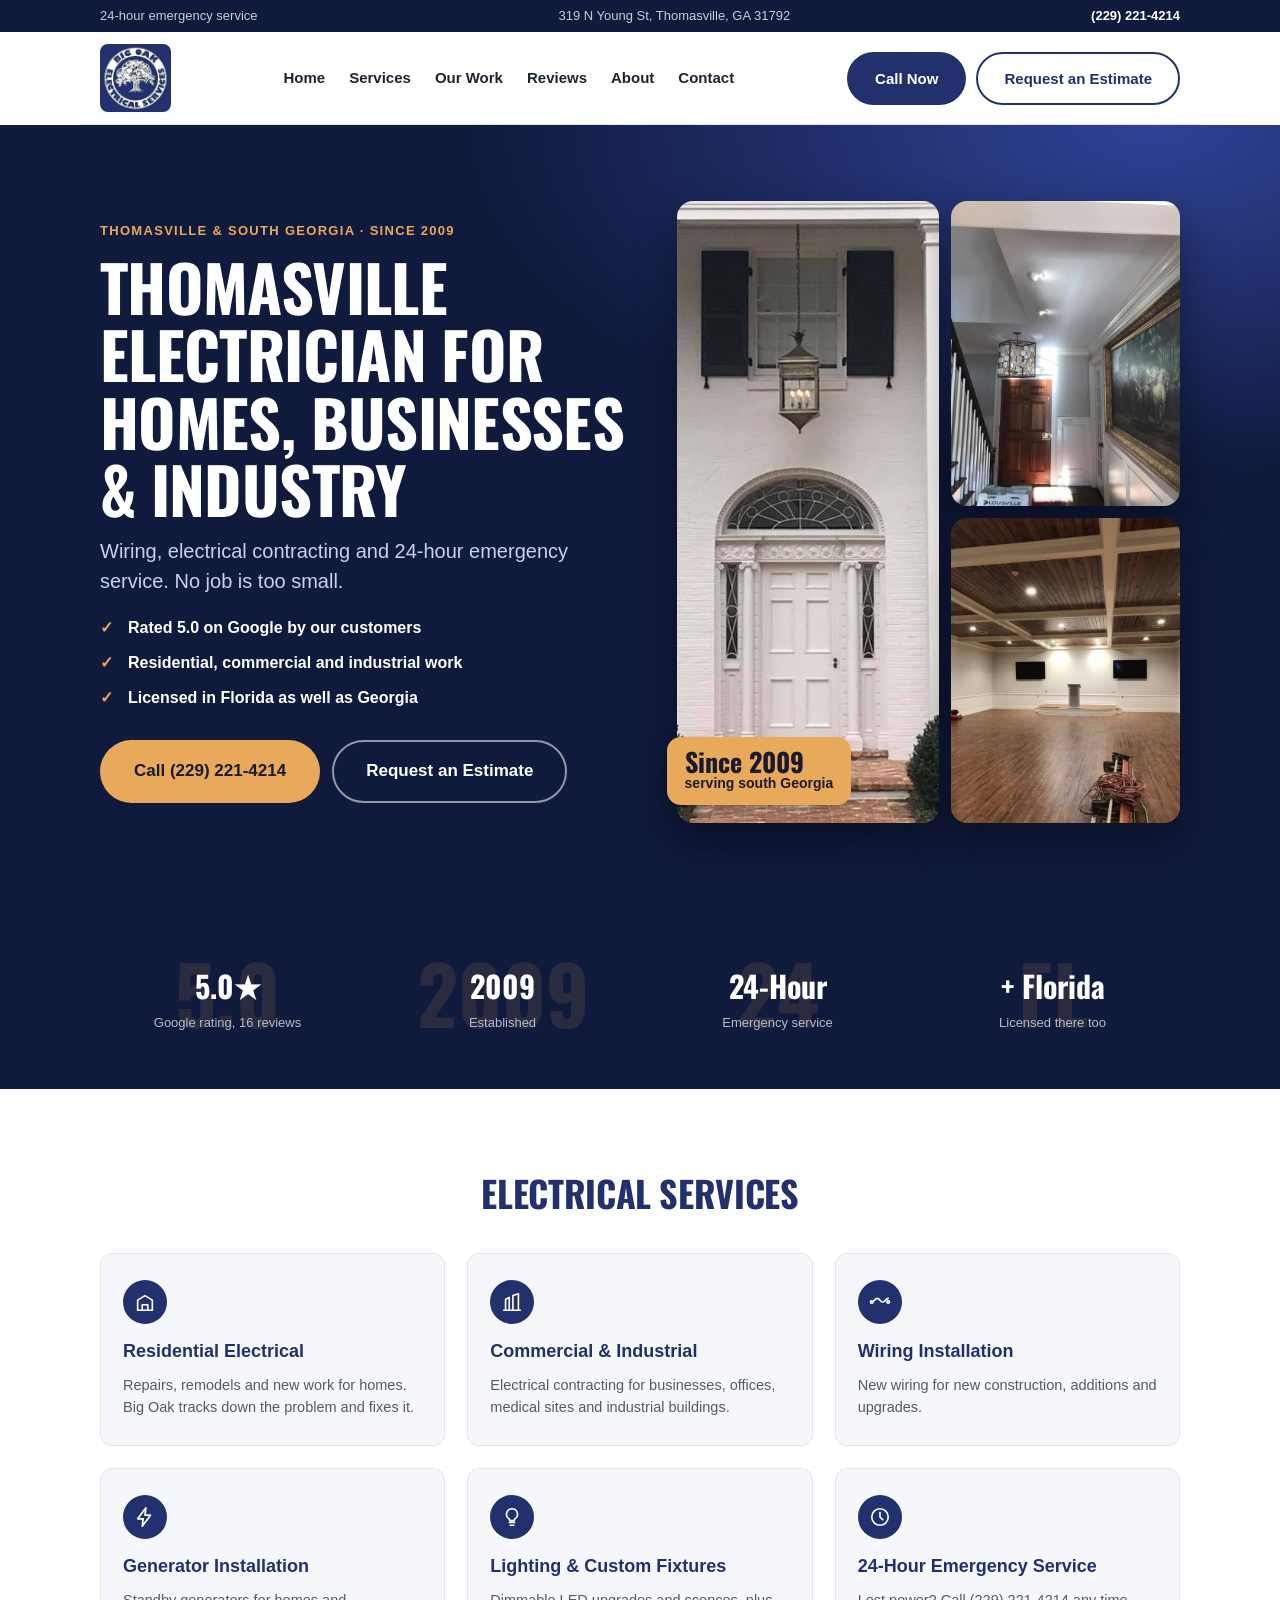
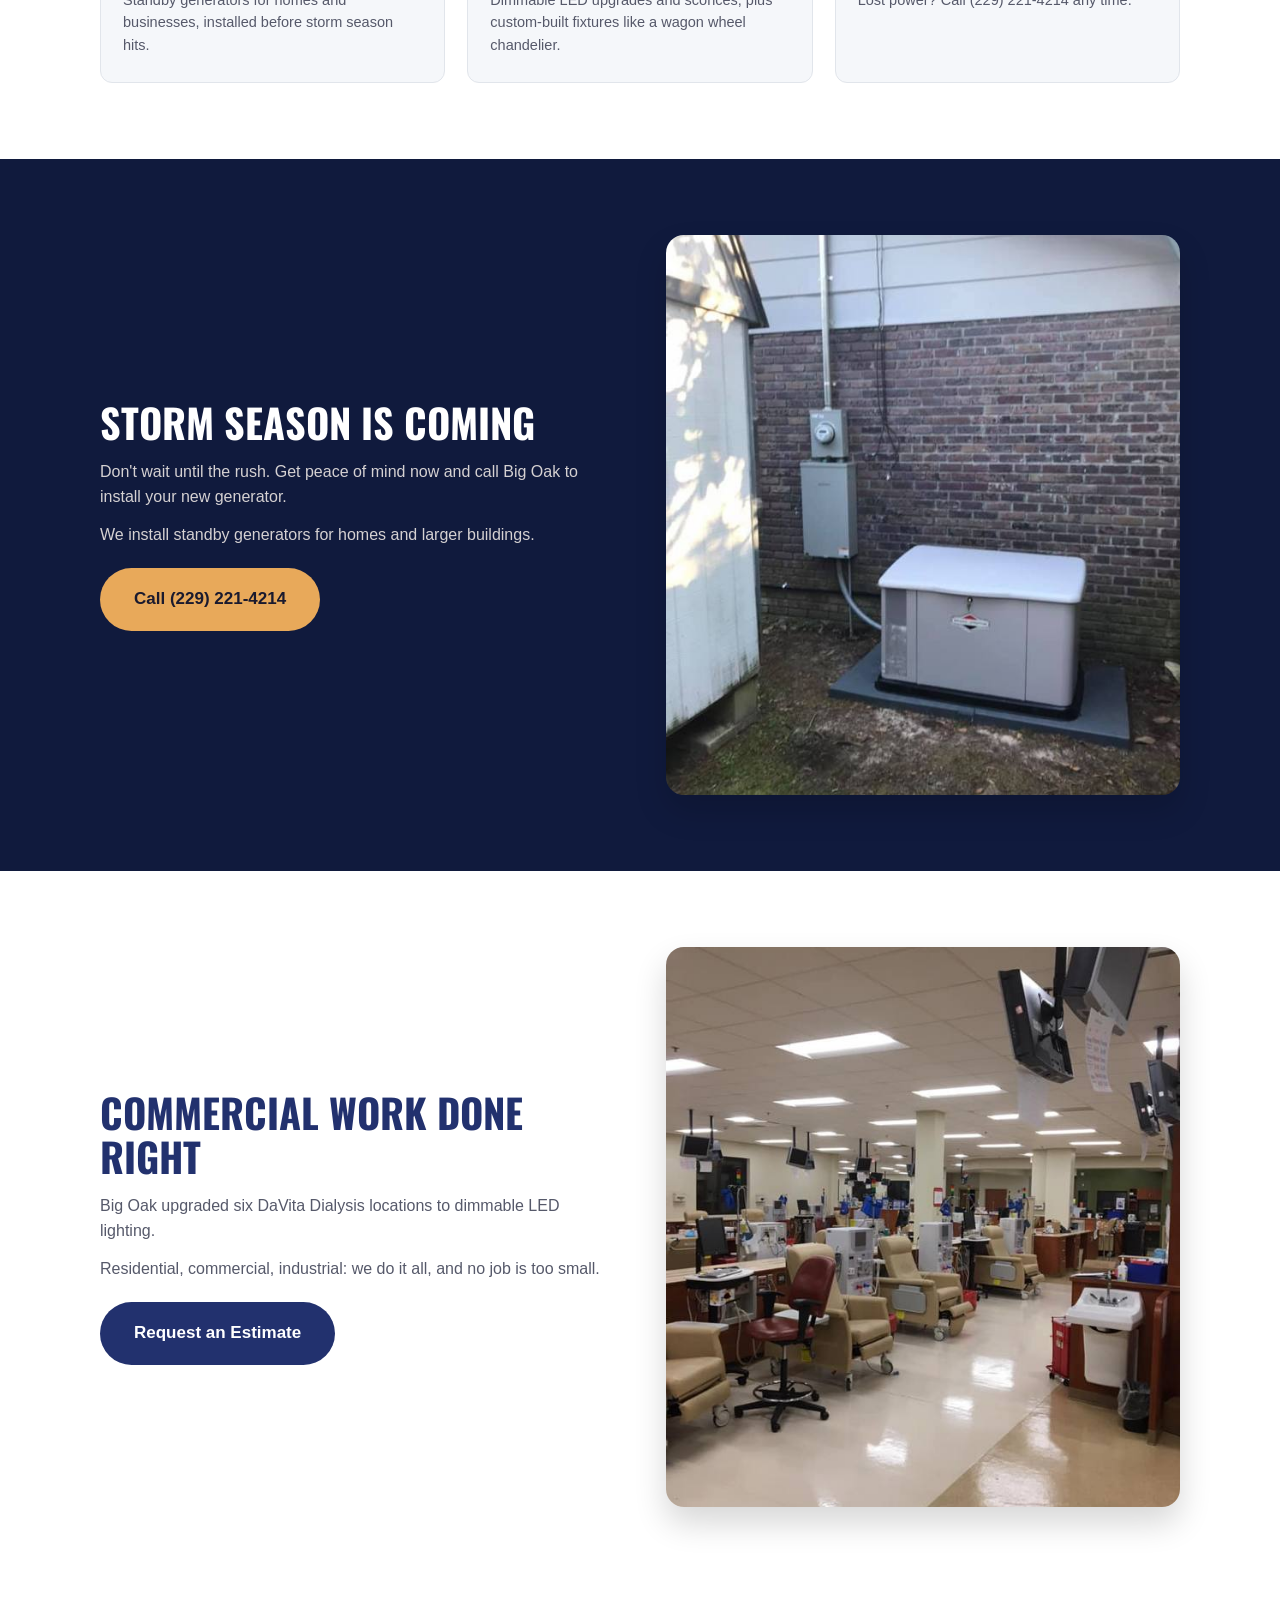
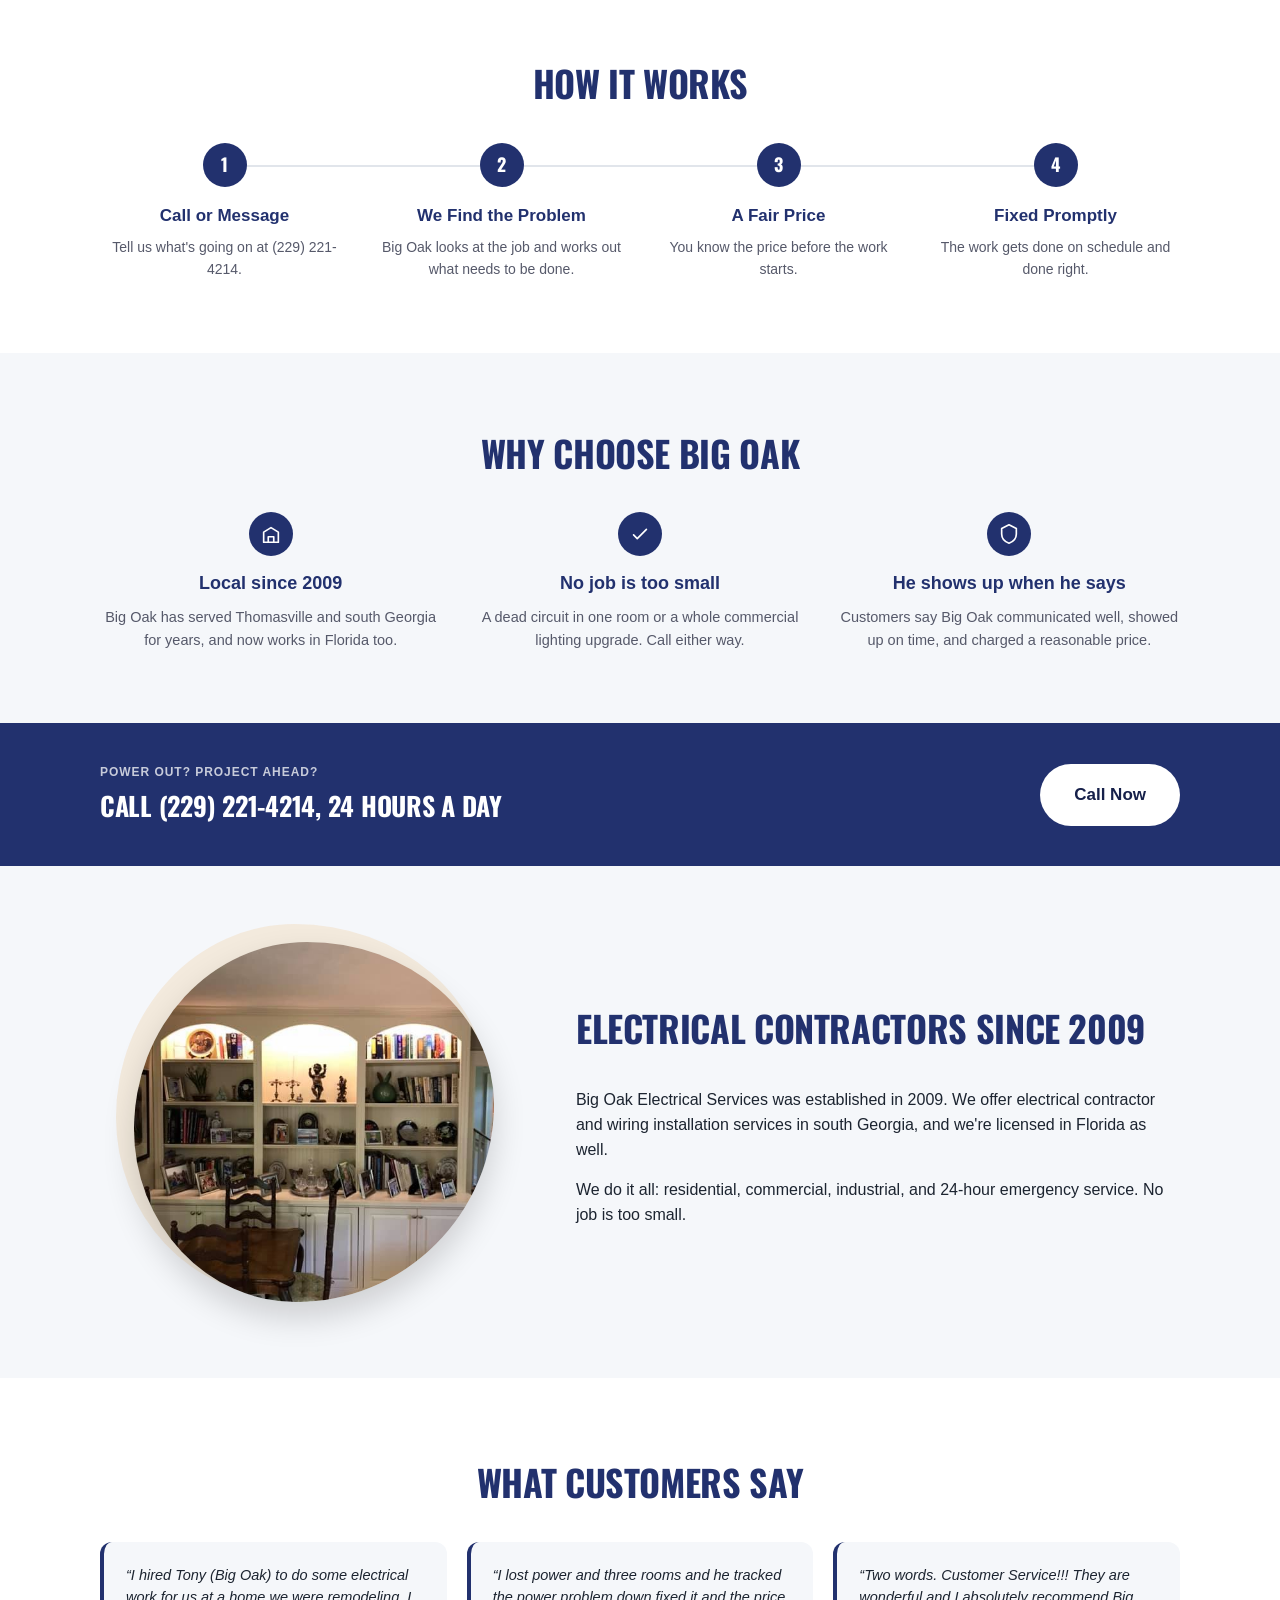
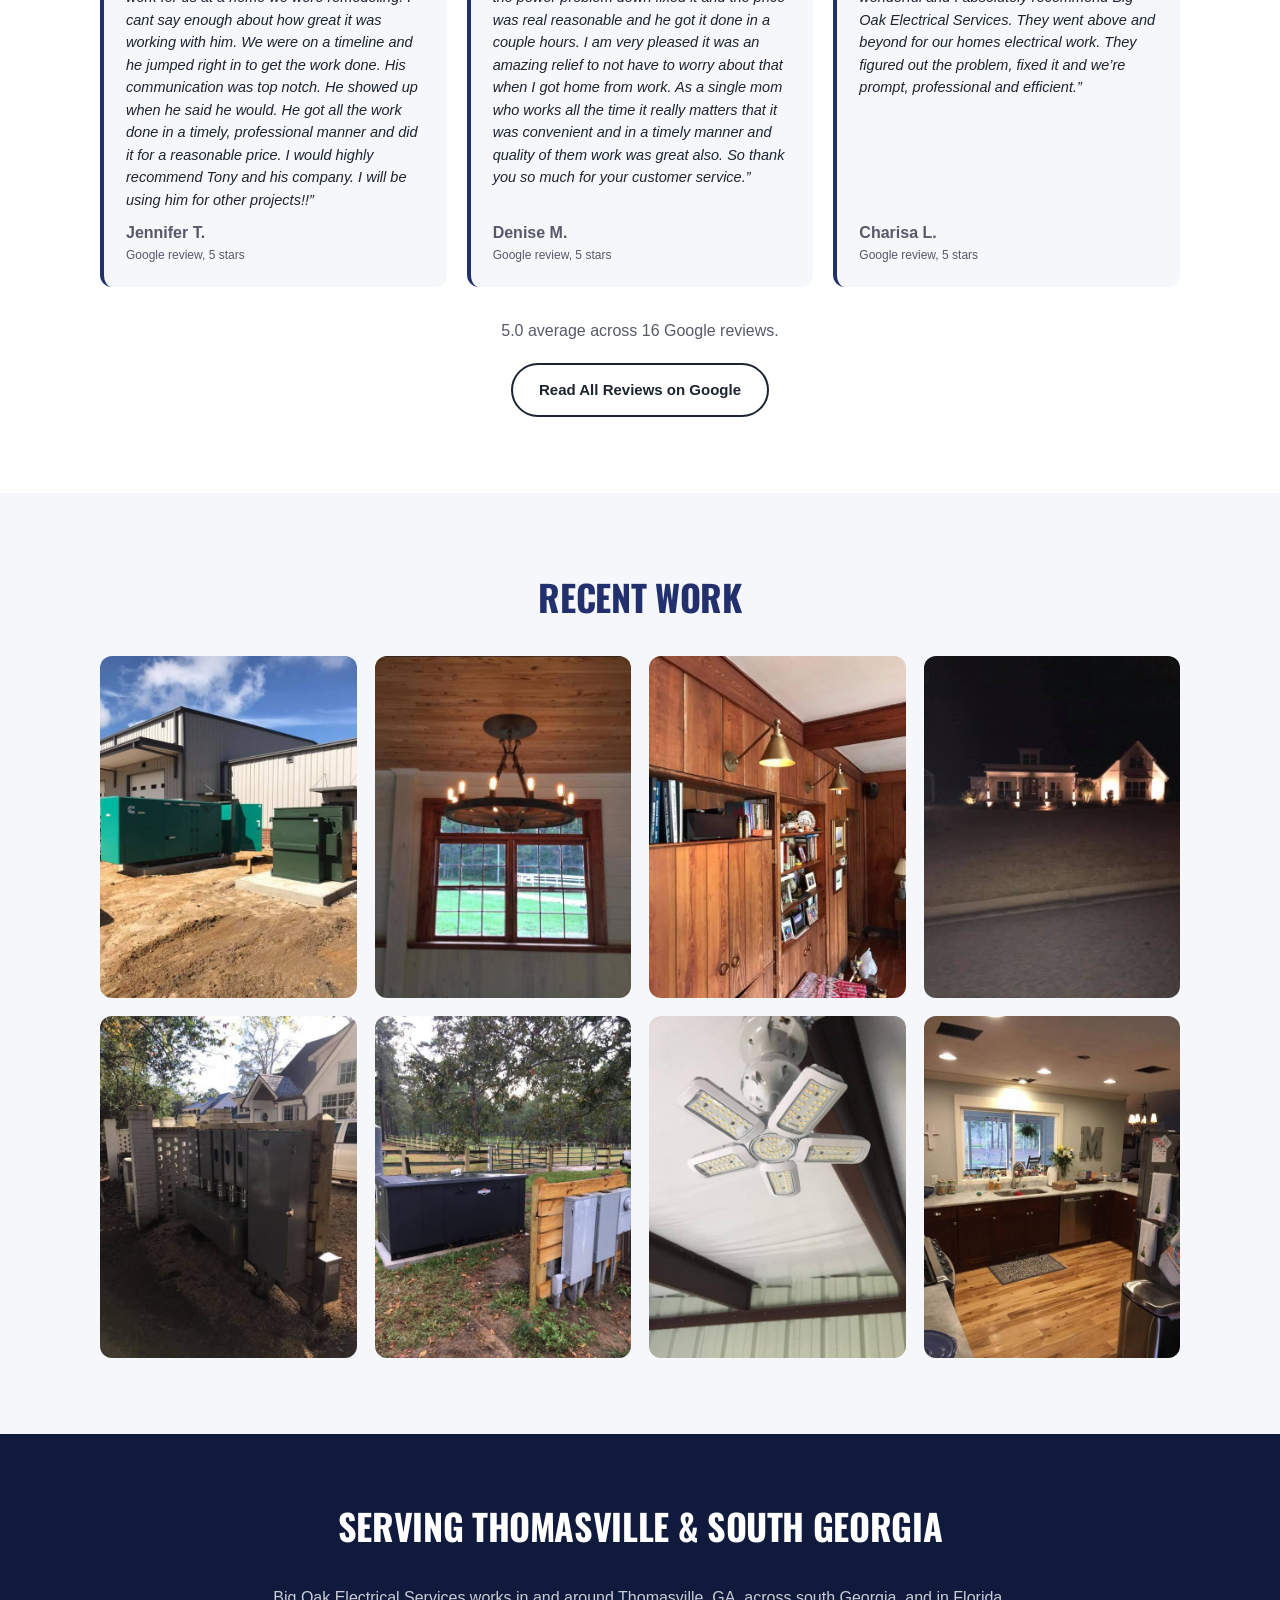
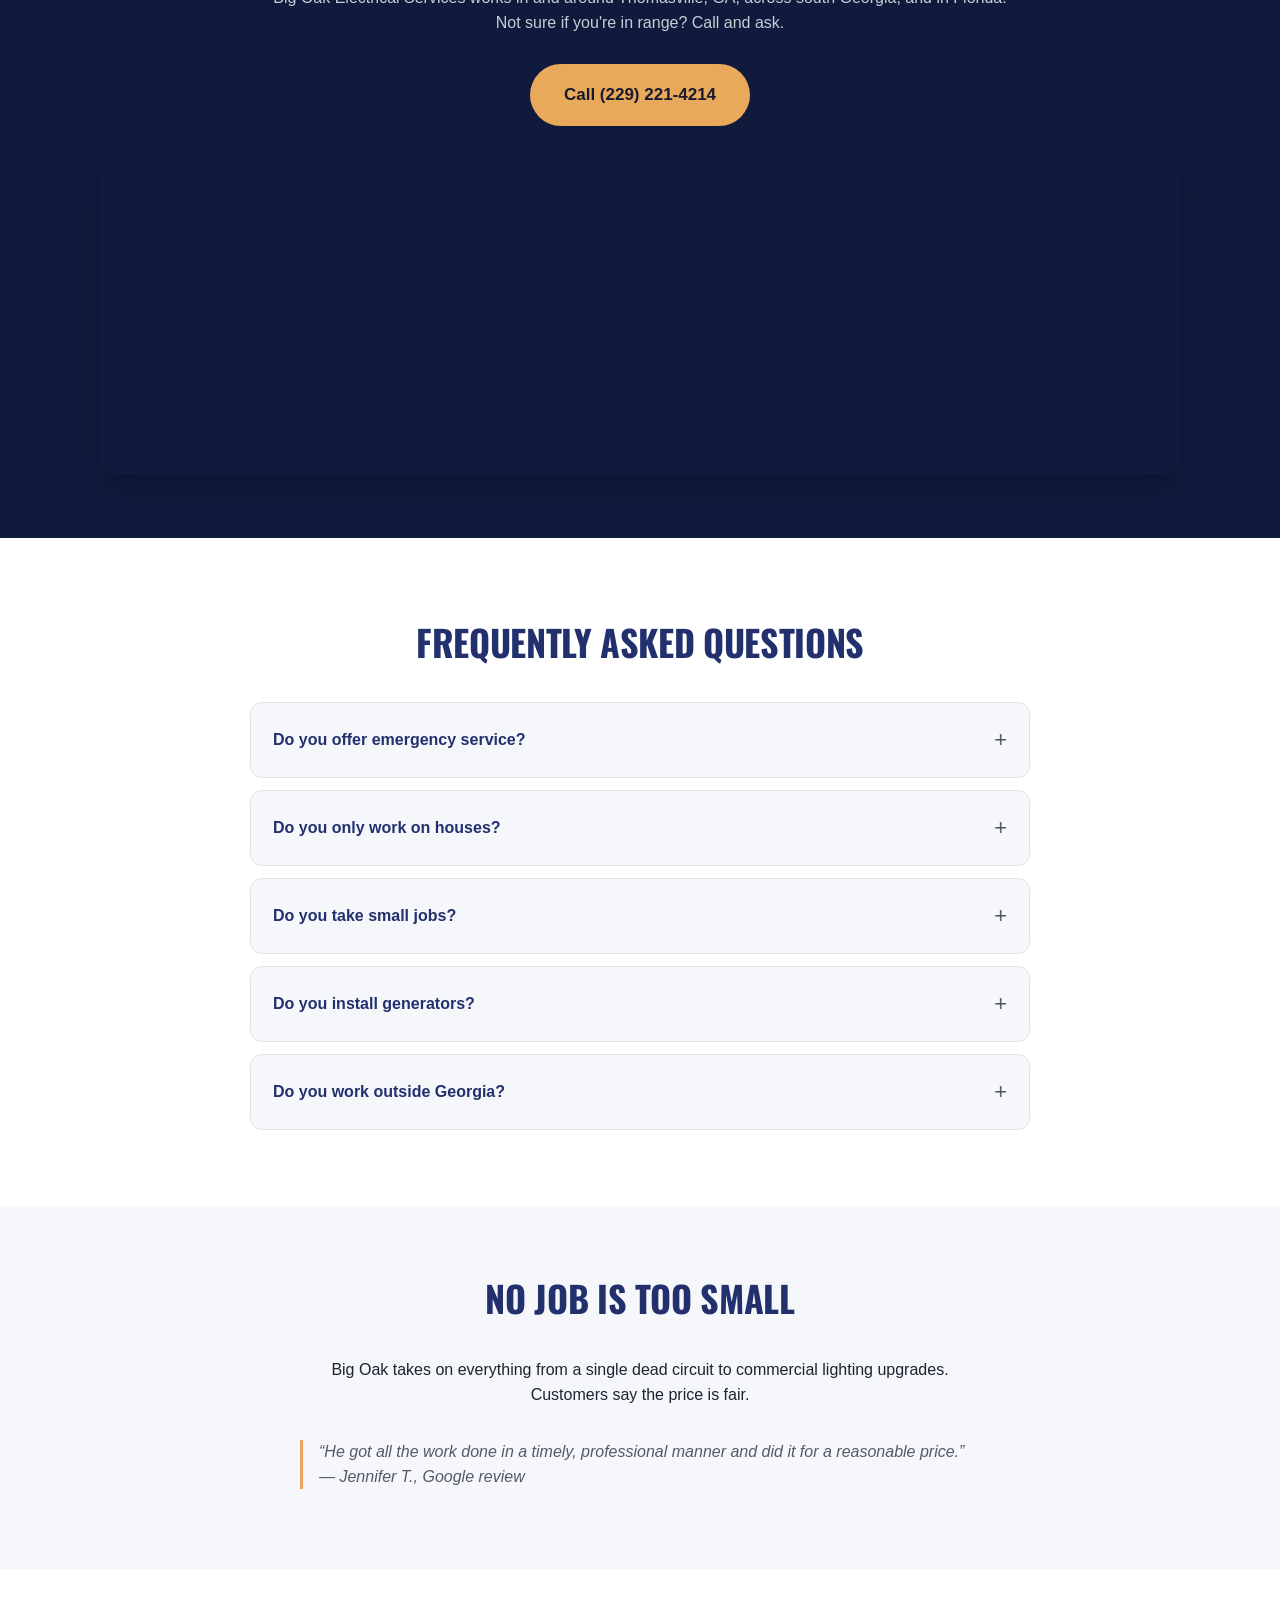
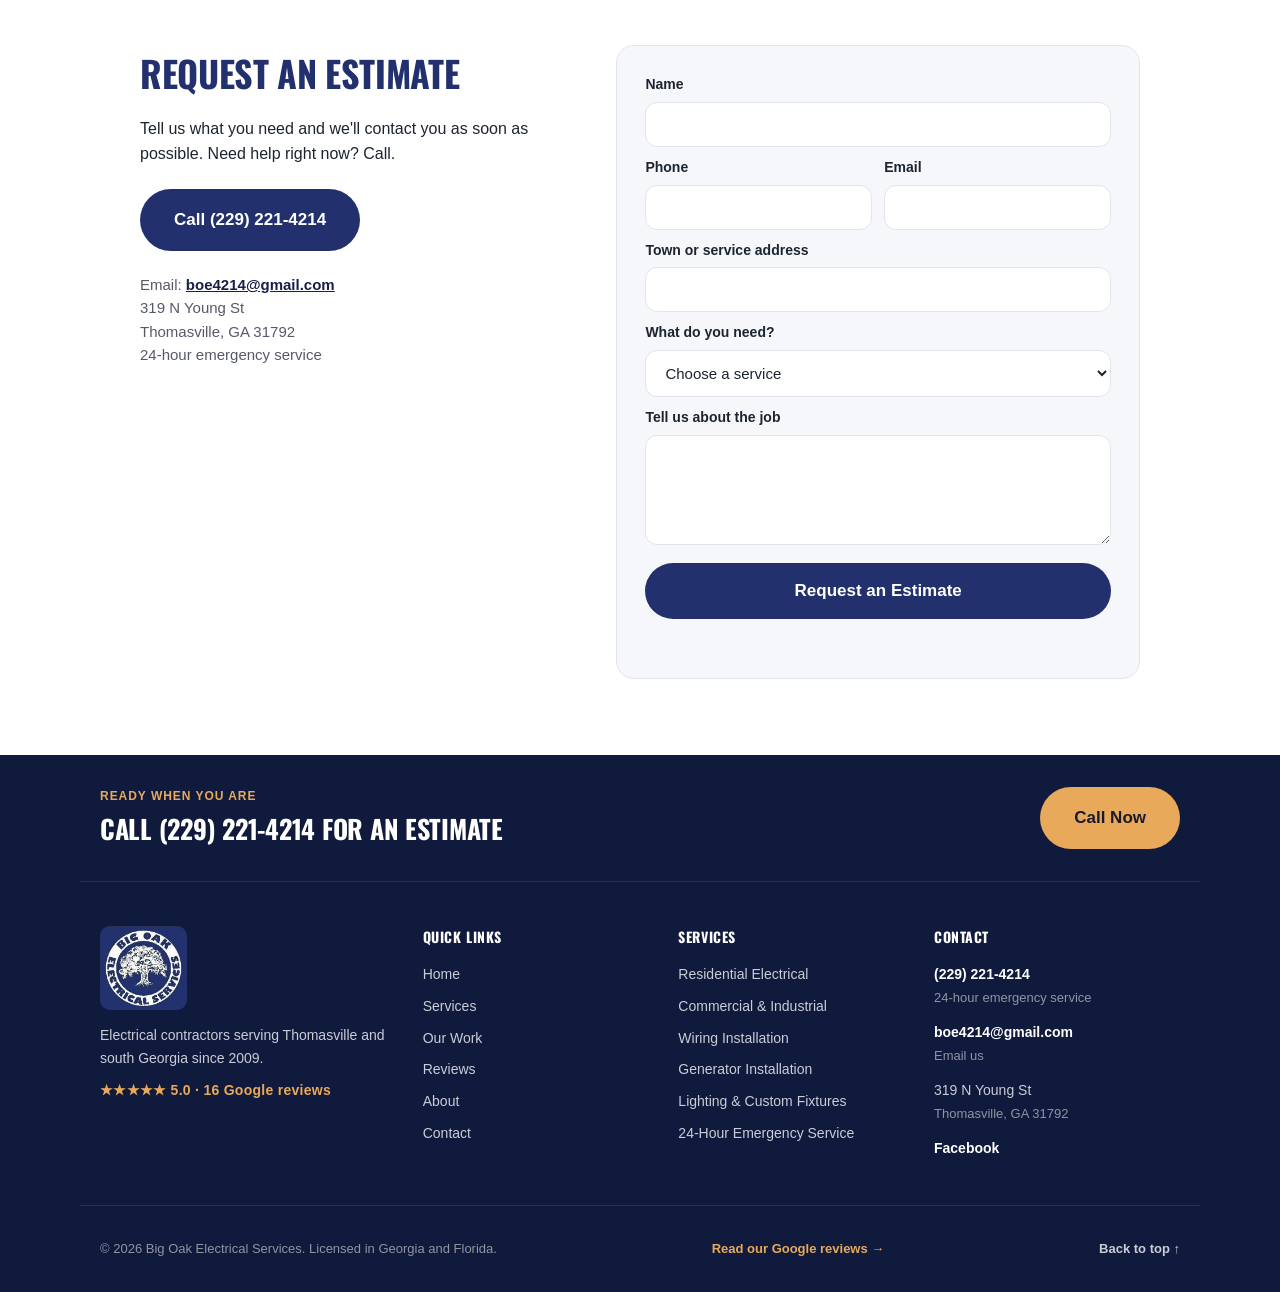
==== commit 15d50933: "Wire contact form and footer to the business email Co-Authored-By: Claude Sonnet 5 <noreply@anthropi" ====
--- a/index.html
+++ b/index.html
@@ -634,6 +634,7 @@
   "@type": "Electrician",
   "name": "Big Oak Electrical Services",
   "telephone": "+1-229-221-4214",
+  "email": "boe4214@gmail.com",
   "foundingDate": "2009",
   "address": { "@type": "PostalAddress", "streetAddress": "319 N Young St", "addressLocality": "Thomasville", "addressRegion": "GA", "postalCode": "31792", "addressCountry": "US" },
   "areaServed": ["Thomasville, GA", "South Georgia", "Southwest Georgia", "Florida"],
@@ -981,10 +982,10 @@
         <div class="contact-actions">
           <a class="btn btn-primary btn-lg" href="tel:+12292214214">Call (229) 221-4214</a>
         </div>
-        <p class="contact-lines">319 N Young St<br>Thomasville, GA 31792<br>24-hour emergency service</p>
-      </div>
-      <!-- TODO before launch: set TO_EMAIL in the script below to the business's real intake email, or point the form
-           at a form service. Until then it shows a "call us" note instead of sending. -->
+        <p class="contact-lines">Email: <a href="mailto:boe4214@gmail.com">boe4214@gmail.com</a><br>319 N Young St<br>Thomasville, GA 31792<br>24-hour emergency service</p>
+      </div>
+      <!-- The form opens the visitor's email app with a pre-filled message to the business.
+           TODO before launch: point it at a real form endpoint so leads arrive without the visitor's email app. -->
       <form class="contact-form reveal" id="estimate-form" aria-label="Request an estimate" novalidate>
         <label for="f-name">Name</label>
         <input id="f-name" type="text" name="name" autocomplete="name" required>
@@ -1068,6 +1069,10 @@
         <span class="muted">24-hour emergency service</span>
       </p>
       <p class="contact-line">
+        <a href="mailto:boe4214@gmail.com">boe4214@gmail.com</a>
+        <span class="muted">Email us</span>
+      </p>
+      <p class="contact-line">
         319 N Young St
         <span class="muted">Thomasville, GA 31792</span>
       </p>
@@ -1129,8 +1134,8 @@
     revealEls.forEach(function (el) { io.observe(el); });
   }
 
-  // Estimate form. TO_EMAIL is empty because no intake email was found for the business.
-  var TO_EMAIL = '';
+  // Estimate form: opens the visitor's email app with a pre-filled message to the business.
+  var TO_EMAIL = 'boe4214@gmail.com';
   var form = document.getElementById('estimate-form');
   var note = document.getElementById('form-note');
   form.addEventListener('submit', function (e) {
@@ -1140,10 +1145,6 @@
     if (missing.length || !f.email.checkValidity()) {
       note.textContent = 'Please add your name, phone number and a valid email so we can reach you.';
       (missing.length ? f[missing[0]] : f.email).focus();
-      return;
-    }
-    if (!TO_EMAIL) {
-      note.textContent = 'This form is not connected yet. Please call (229) 221-4214.';
       return;
     }
     var lines = [
